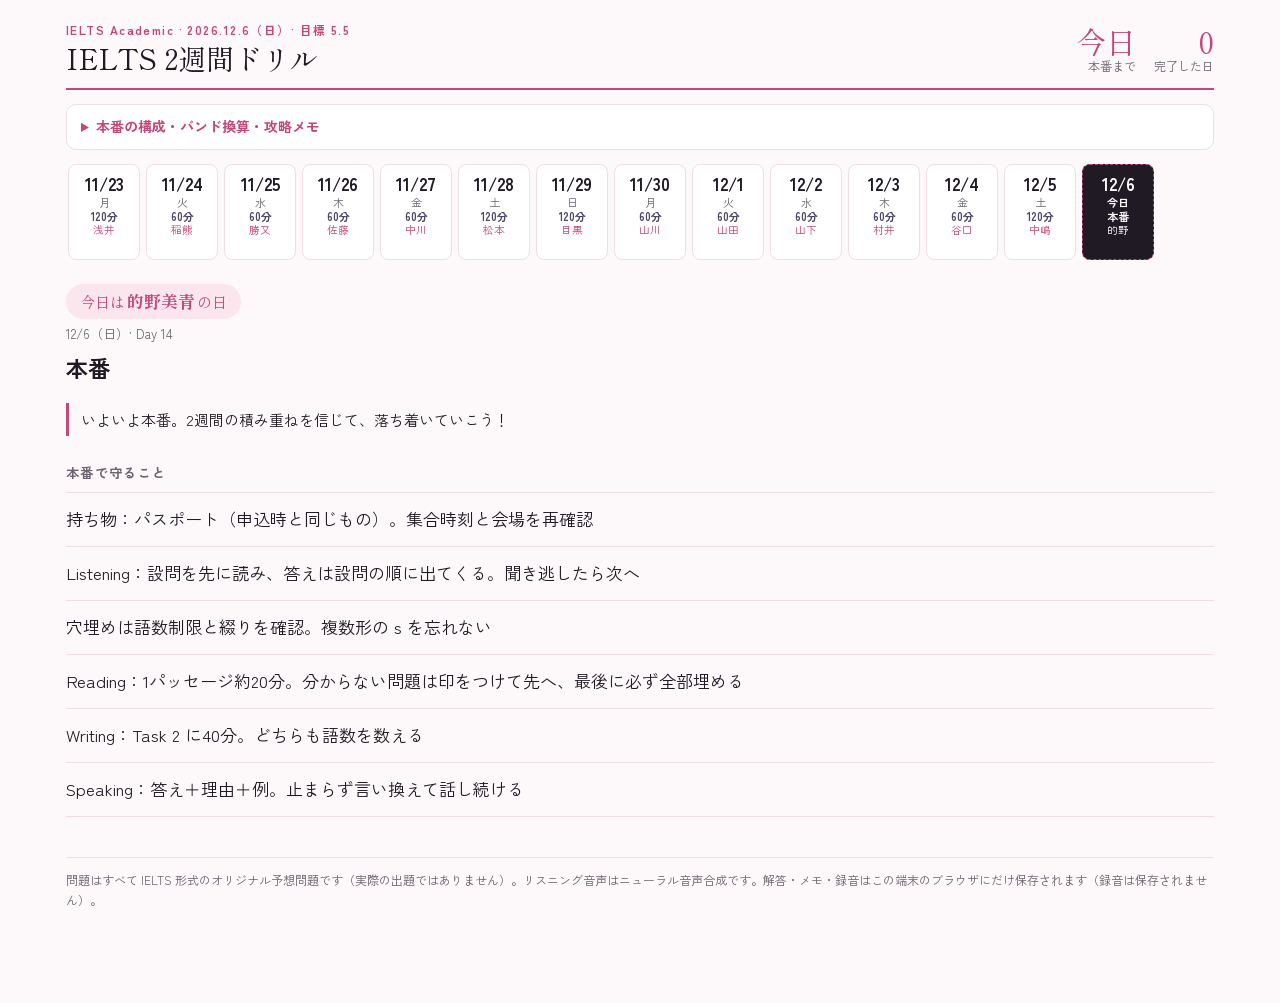
==== index.html @ 03ecfbd4 "Show the Writing task prompt above its chart or diagram Co-Authored-By: Claude Opus 5.5 <noreply@ant" ====
<!doctype html>
<html lang="ja">
<head>
<meta charset="utf-8">
<meta name="viewport" content="width=device-width, initial-scale=1, viewport-fit=cover">
<meta name="apple-mobile-web-app-capable" content="yes">
<meta name="apple-mobile-web-app-title" content="IELTSドリル">
<meta name="theme-color" content="#fdf8f9">
<title>IELTS 2週間ドリル</title>
<style>:root{padding-top:env(safe-area-inset-top,0px);padding-bottom:env(safe-area-inset-bottom,0px)}body{margin:0;font-family:system-ui,sans-serif;font-size:14px}img{max-width:100%}[hidden]{display:none!important}</style>
<link rel="preconnect" href="https://fonts.googleapis.com">
<link rel="preconnect" href="https://fonts.gstatic.com" crossorigin>
<link rel="stylesheet" href="https://fonts.googleapis.com/css2?family=Shippori+Mincho+B1:wght@600;800&family=Zen+Kaku+Gothic+New:wght@400;500;700&family=Source+Serif+4:opsz,wght@8..60,400;8..60,600&display=swap">
<style>
/* Layout: mark-sheet answer booklet in a cool sakura tone — white & ink monochrome, one cherry-blossom pink accent; day strip on top, choices as answer-sheet ovals */
:root{
  --paper:#fdf8f9; --sheet:#ffffff; --ink:#1f1a24; --muted:#6b6270; --line:#eddfe4;
  --print:#c2477a;        /* sakura pink (accent) */
  --print-soft:#fbe6ee;
  --blue:#4b4766; --blue-soft:#ecebf3;
  --ok:#2f7a5a; --ok-soft:#e0f0e8; --ng:#b3364f; --ng-soft:#f9e1e7;
  --f-display:"Shippori Mincho B1","Hiragino Mincho ProN","Yu Mincho",serif;
  --f-body:"Zen Kaku Gothic New","Hiragino Sans","Noto Sans JP",system-ui,sans-serif;
  --f-en:"Source Serif 4",Georgia,"Times New Roman",serif;
}
@media (prefers-color-scheme: dark){:root:not([data-theme="light"]){
  --paper:#141117; --sheet:#1c181f; --ink:#f1e9ee; --muted:#a99fac; --line:#352d36;
  --print:#f08fb4; --print-soft:#3a2230; --blue:#b9b4dd; --blue-soft:#25223a;
  --ok:#6cc59c; --ok-soft:#1a3129; --ng:#f08a9f; --ng-soft:#3b1f27; color-scheme:dark}}
:root[data-theme="dark"]{
  --paper:#141117; --sheet:#1c181f; --ink:#f1e9ee; --muted:#a99fac; --line:#352d36;
  --print:#f08fb4; --print-soft:#3a2230; --blue:#b9b4dd; --blue-soft:#25223a;
  --ok:#6cc59c; --ok-soft:#1a3129; --ng:#f08a9f; --ng-soft:#3b1f27; color-scheme:dark}
*{box-sizing:border-box}
body{background:var(--paper);color:var(--ink);font-family:var(--f-body);font-size:15px;line-height:1.7}
.wrap{max-width:760px;margin:0 auto;padding-block:20px 80px;padding-left:max(16px,env(safe-area-inset-left,0px));padding-right:max(16px,env(safe-area-inset-right,0px))}
h1,h2,h3{text-wrap:balance;margin:0}
button{font:inherit;color:inherit;cursor:pointer}
button:focus-visible,summary:focus-visible,input:focus-visible{outline:2px solid var(--blue);outline-offset:2px}

/* header */
.top{display:flex;align-items:flex-end;justify-content:space-between;gap:16px;flex-wrap:wrap;border-bottom:2px solid var(--print);padding-bottom:12px}
.brand{display:flex;flex-direction:column;gap:2px}
.eyebrow{font-size:12px;letter-spacing:.12em;color:var(--print);font-weight:700}
.brand h1{font-family:var(--f-display);font-weight:400;font-size:28px;line-height:1.2}
.count{display:flex;gap:18px}
.count div{display:flex;flex-direction:column;align-items:flex-end}
.count b{font-family:var(--f-display);font-weight:400;font-size:30px;line-height:1;color:var(--print);font-variant-numeric:tabular-nums}
.count span{font-size:12px;color:var(--muted)}

/* day strip */
.strip{display:flex;gap:6px;overflow-x:auto;padding:14px 2px 10px;scrollbar-width:thin}
.chip{flex:0 0 auto;width:62px;border:1px solid var(--line);background:var(--sheet);border-radius:8px;padding:6px 4px;display:flex;flex-direction:column;align-items:center;gap:0;line-height:1.3}
.chip .d{font-weight:700;font-variant-numeric:tabular-nums}
.chip .w{font-size:11px;color:var(--muted)}
.cheer{margin:4px 0 6px;font-size:15px;line-height:1.7;border-left:3px solid var(--print);padding:4px 0 4px 12px;color:var(--ink)}
.must{display:inline-block;font-family:var(--f-body);font-size:12px;font-weight:700;color:#fff;background:var(--print);border-radius:4px;padding:1px 7px;margin-right:8px;vertical-align:2px;letter-spacing:.03em}
.must-miss{font-size:13px;font-weight:700;color:var(--ng)}
.ex .must-h{color:#fff;background:var(--print)}
.chip .o{font-size:10.5px;color:var(--print);white-space:nowrap;max-width:100%;overflow:hidden;text-overflow:ellipsis;letter-spacing:-.02em}
.chip.sel .o{color:var(--paper)}
.oshi{align-self:flex-start;font-family:var(--f-display);font-size:15px;color:var(--print);background:var(--print-soft);border-radius:999px;padding:3px 14px}
.oshi b{font-weight:800;font-size:17px;margin:0 2px}
.chip .s{font-size:11px;font-variant-numeric:tabular-nums;color:var(--muted);min-height:1.3em}
.chip.today{border-color:var(--print)}
.chip.today .w{color:var(--print);font-weight:700}
.chip.sel{background:var(--ink);color:var(--paper);border-color:var(--ink)}
.chip.sel .w,.chip.sel .s{color:var(--paper)}
.chip.done .s{color:var(--ok)}
.chip.sel.done .s{color:var(--paper)}
.chip.exam{border-style:dashed;border-color:var(--print)}

/* day */
.dayhead{display:flex;flex-direction:column;gap:4px;margin:14px 0 16px}
.dayhead .meta{font-size:13px;color:var(--muted)}
.dayhead h2{font-size:22px;font-weight:700}
.tag{display:inline-block;font-size:11px;font-weight:700;letter-spacing:.06em;padding:1px 8px;border-radius:4px;margin-right:6px;vertical-align:2px}
.tag.R{background:var(--blue-soft);color:var(--blue)}
.tag.L{background:var(--print-soft);color:var(--print)}
.tag.M{background:var(--ink);color:var(--paper)}
section.block{margin-top:26px}
section.block>h3{font-size:13px;letter-spacing:.1em;color:var(--muted);font-weight:700;margin-bottom:8px;display:flex;justify-content:space-between;gap:8px}

/* tasks */
.tasks{list-style:none;margin:0;padding:0;display:flex;flex-direction:column;border-top:1px solid var(--line)}
.tasks li{display:grid;grid-template-columns:28px 52px 1fr;gap:8px;align-items:start;padding:10px 0;border-bottom:1px solid var(--line)}
.tasks input{width:20px;height:20px;margin:3px 0 0;accent-color:var(--print)}
.tasks .min{font-variant-numeric:tabular-nums;color:var(--muted);font-size:13px;padding-top:2px}
.tasks li.chk .txt{color:var(--muted);text-decoration:line-through}
.tasks .txt{min-width:0}

/* vocab */
.vocab{display:grid;grid-template-columns:repeat(auto-fill,minmax(150px,1fr));gap:6px}
.vw{border:1px solid var(--line);background:var(--sheet);border-radius:6px;padding:6px 10px;text-align:left;display:flex;flex-direction:column;line-height:1.35;min-height:52px}
.vw .en{font-family:var(--f-en);font-weight:600;font-size:16px}
.vw .ja{font-size:13px;color:var(--muted);visibility:hidden}
.vw.open .ja{visibility:visible}
.small-btn{border:1px solid var(--line);background:var(--sheet);border-radius:6px;padding:2px 10px;font-size:12px;font-weight:500;letter-spacing:0}

/* set */
.set{background:var(--sheet);border:1px solid var(--line);border-radius:10px;margin-top:14px}
.set>summary{list-style:none;padding:14px 16px;display:flex;align-items:center;justify-content:space-between;gap:10px}
.set>summary::-webkit-details-marker{display:none}
.set>summary .t{font-weight:700;min-width:0}
.set>summary .r{font-size:13px;color:var(--muted);font-variant-numeric:tabular-nums;white-space:nowrap}
.set>summary .r.ok{color:var(--ok);font-weight:700}
.setbody{padding:0 16px 16px;display:flex;flex-direction:column;gap:14px}
.dir{font-size:13px;color:var(--muted);border-left:3px solid var(--print);padding-left:10px}
.toolbar{display:flex;gap:8px;flex-wrap:wrap;align-items:center}
.btn{border:1px solid var(--ink);background:transparent;border-radius:999px;padding:6px 14px;font-size:14px;font-weight:500}
.btn.primary{background:var(--ink);color:var(--paper)}
.btn.play{border-color:var(--print);color:var(--print)}
.btn:disabled{opacity:.45;cursor:default}
.timer{font-variant-numeric:tabular-nums;font-weight:700;color:var(--muted)}
.timer.over{color:var(--ng)}
.passage{font-family:var(--f-en);font-size:16.5px;line-height:1.75;background:var(--paper);border:1px solid var(--line);border-radius:6px;padding:14px 16px;max-height:60vh;overflow:auto}
.passage p{margin:0 0 .9em}
.passage p:last-child{margin:0}
.passage h4{font-family:var(--f-en);font-size:16px;margin:.4em 0 .2em}
.tbl{overflow-x:auto}
.tbl table{border-collapse:collapse;font-variant-numeric:tabular-nums;font-size:14px;min-width:100%}
.tbl caption{text-align:left;font-weight:700;padding-bottom:6px;font-family:var(--f-en)}
.tbl th,.tbl td{border:1px solid var(--line);padding:5px 10px;text-align:left}
.tbl th{background:var(--paper)}
.script{font-family:var(--f-en);font-size:15px;background:var(--paper);border:1px dashed var(--line);border-radius:6px;padding:10px 14px}
.script p{margin:0 0 .4em}
.script b{font-family:var(--f-body);font-size:12px;color:var(--muted);margin-right:6px}

/* items */
.item{border-top:1px solid var(--line);padding-top:12px;display:flex;flex-direction:column;gap:8px}
.qrow{display:flex;gap:10px;align-items:flex-start}
.qno{font-family:var(--f-display);font-weight:400;color:var(--print);font-size:15px;min-width:26px;font-variant-numeric:tabular-nums;line-height:1.6}
.qtext{font-family:var(--f-en);font-size:16px;min-width:0}
.choices{display:flex;flex-direction:column;gap:4px;padding-left:36px}
.ch{display:flex;gap:10px;align-items:flex-start;text-align:left;border:0;background:transparent;padding:5px 6px;border-radius:6px;font-family:var(--f-en);font-size:15.5px;line-height:1.5}
.ch:hover{background:var(--paper)}
.oval{flex:0 0 auto;width:22px;height:30px;border:1.5px solid var(--print);border-radius:50%;display:grid;place-items:center;font-family:var(--f-body);font-size:11px;color:var(--print);margin-top:-3px}
.ch.on .oval{background:var(--ink);border-color:var(--ink);color:var(--paper)}
.ch .ctext{min-width:0;padding-top:1px}
.item.graded .ch{cursor:default}
.item.graded .ch.correct{background:var(--ok-soft)}
.item.graded .ch.correct .oval{border-color:var(--ok)}
.item.graded .ch.on.wrong{background:var(--ng-soft)}
.mark{font-weight:700;font-size:13px}
.mark.ok{color:var(--ok)} .mark.ng{color:var(--ng)}
.ex{font-size:14px;background:var(--paper);border-radius:6px;padding:8px 12px;margin-left:36px}
.result{border:2px solid var(--ink);border-radius:8px;padding:10px 14px;display:flex;gap:14px;align-items:center;flex-wrap:wrap}
.result b{font-family:var(--f-display);font-weight:400;font-size:26px;font-variant-numeric:tabular-nums}
.result span{font-size:13px;color:var(--muted)}
.guide{margin-top:14px;border:1px solid var(--line);border-radius:10px;background:var(--sheet)}
.guide>summary{padding:10px 14px;font-weight:700;font-size:14px;color:var(--print)}
.guide-body{padding:0 14px 14px;display:flex;flex-direction:column;gap:12px}
.gcols{display:grid;grid-template-columns:repeat(auto-fit,minmax(260px,1fr));gap:14px}
.gcols>div{min-width:0;overflow-x:auto}
.gcols h4{margin:0 0 6px;font-size:14px}
.gt{border-collapse:collapse;width:100%;font-size:13px;font-variant-numeric:tabular-nums}
.gt td{border-bottom:1px solid var(--line);padding:4px 6px;vertical-align:top}
.gt td:first-child{font-weight:700;white-space:nowrap}
.gt td:nth-child(n+3){white-space:nowrap;text-align:right}
.tips{margin:0;padding-left:1.2em;font-size:14px;display:flex;flex-direction:column;gap:4px}
/* explanations & translations */
.ex p{margin:0 0 6px}
.ex p:last-child{margin:0}
.ex .exh{display:inline-block;font-size:12px;letter-spacing:.06em;color:var(--print);background:var(--print-soft);border-radius:4px;padding:0 6px;margin-right:6px}
.script .ja{display:block;font-family:var(--f-body);font-size:13.5px;color:var(--muted);margin-top:2px}
.passage-ja{font-size:14.5px;line-height:1.8;background:var(--paper);border:1px solid var(--line);border-radius:6px;padding:12px 14px;margin-top:8px}
.passage-ja p{margin:0 0 .8em}
.passage-ja h4{margin:.2em 0}
details>summary{cursor:pointer}
.src details>summary,.item details>summary{font-size:14px;font-weight:700;color:var(--blue);padding:6px 0}
.item details.indent{margin-left:36px}
/* split: source on the left, questions on the right on tablets */
.split{display:flex;flex-direction:column;gap:14px}
.src,.qs{display:flex;flex-direction:column;gap:12px;min-width:0}
button,summary{touch-action:manipulation;-webkit-tap-highlight-color:transparent}
html{-webkit-text-size-adjust:100%}
@media (min-width: 700px){
  body{font-size:17px}
  .wrap{max-width:1180px}
  .qtext{font-size:18px}
  .ch{font-size:17px;min-height:48px;align-items:center;padding:8px 10px}
  .oval{width:26px;height:36px;font-size:12px;margin-top:0}
  .btn{padding:9px 18px;font-size:15px}
  .passage{font-size:18px}
  .ex{font-size:15.5px;line-height:1.75}
  .chip{width:72px;padding:8px 4px}
  .vocab{grid-template-columns:repeat(auto-fill,minmax(190px,1fr))}
  .tasks input{width:24px;height:24px}
  .tasks li{grid-template-columns:34px 60px 1fr;padding:12px 0}
}
@media (min-width: 900px){
  .split.two{display:grid;grid-template-columns:minmax(0,1.1fr) minmax(0,1fr);gap:24px;align-items:start}
  .split.two .src{position:sticky;top:calc(env(safe-area-inset-top,0px) + 8px);max-height:calc(100vh - 24px);overflow:auto;-webkit-overflow-scrolling:touch;padding-right:4px}
  .split.two .passage{max-height:none;overflow:visible}
}
.player{display:flex;flex-direction:column;gap:2px;width:100%;max-width:520px}
.player audio{width:100%;height:40px}
.pending{background:var(--sheet);border:1px dashed var(--line);border-radius:10px;padding:24px 16px;color:var(--muted);text-align:center}
.note{font-size:12px;color:var(--muted)}
.foot{margin-top:40px;font-size:12px;color:var(--muted);border-top:1px solid var(--line);padding-top:12px}
@media (prefers-reduced-motion: reduce){*{scroll-behavior:auto!important}}
/* ---- IELTS additions ---- */
.tag.W{background:var(--ok-soft);color:var(--ok)}
.tag.S{background:var(--ink);color:var(--paper)}
.instr{font-family:var(--f-en);font-size:15px;font-weight:600;margin:0}
.opts{background:var(--paper);border:1px solid var(--line);border-radius:6px;padding:10px 14px;font-family:var(--f-en);font-size:15px}
.opts div{padding:2px 0}
.sel-wrap{padding-left:36px}
.sel-wrap select{font:inherit;font-family:var(--f-en);font-size:16px;padding:8px 10px;border:1.5px solid var(--print);border-radius:8px;background:var(--sheet);color:var(--ink);max-width:100%;min-height:44px}
.fill-wrap{padding-left:36px;display:flex;gap:8px;align-items:center;flex-wrap:wrap}
.fill-wrap input{font:inherit;font-family:var(--f-en);font-size:17px;padding:8px 10px;border:1.5px solid var(--print);border-radius:8px;background:var(--sheet);color:var(--ink);width:min(100%,320px);min-height:44px}
.fill-wrap .lim{font-size:12px;color:var(--muted)}
.item.graded .fill-wrap input.ok,.item.graded .sel-wrap select.ok{border-color:var(--ok);background:var(--ok-soft)}
.item.graded .fill-wrap input.ng,.item.graded .sel-wrap select.ng{border-color:var(--ng);background:var(--ng-soft)}
.pts{font-size:12px;color:var(--muted);margin-left:6px}
.band{display:inline-block;font-family:var(--f-display);font-size:22px;color:var(--print);margin-left:4px}
figure.fig{margin:0;background:var(--paper);border:1px solid var(--line);border-radius:6px;padding:10px;overflow-x:auto}
figure.fig figcaption{font-family:var(--f-en);font-weight:700;font-size:15px;margin-bottom:6px}
figure.fig svg{display:block;width:100%;height:auto;max-width:720px}
.proc{display:flex;flex-direction:column;align-items:stretch;gap:0;font-family:var(--f-en);font-size:15px}
.proc .st{border:1.5px solid var(--blue);border-radius:8px;padding:6px 10px;background:var(--sheet)}
.proc .ar{align-self:center;color:var(--blue);line-height:1.2}
/* writing */
.wbox textarea{width:100%;min-height:320px;font-family:var(--f-en);font-size:17px;line-height:1.7;padding:12px;border:1.5px solid var(--line);border-radius:8px;background:var(--sheet);color:var(--ink);resize:vertical}
.wbox textarea:focus{outline:2px solid var(--blue);outline-offset:1px}
.wc{font-variant-numeric:tabular-nums;font-weight:700}
.wc.short{color:var(--ng)} .wc.ok{color:var(--ok)}
.prompt{font-family:var(--f-en);font-size:16.5px;background:var(--paper);border:1px solid var(--line);border-radius:6px;padding:12px 14px;white-space:pre-line}
.model{font-family:var(--f-en);font-size:16px;line-height:1.75;white-space:pre-line;background:var(--ok-soft);border-radius:6px;padding:12px 14px}
.modelja{font-size:14px;line-height:1.8;white-space:pre-line;color:var(--muted);padding:8px 2px}
.phr{display:grid;grid-template-columns:repeat(auto-fill,minmax(220px,1fr));gap:4px 14px;font-size:14px}
.phr span b{font-family:var(--f-en)}
.chk{list-style:none;margin:0;padding:0;display:flex;flex-direction:column;gap:6px}
.chk label{display:flex;gap:8px;align-items:flex-start;font-size:15px}
.chk input{width:22px;height:22px;flex:0 0 auto;accent-color:var(--ok);margin-top:2px}
/* speaking */
.cue{border:2px solid var(--ink);border-radius:8px;padding:12px 16px;font-family:var(--f-en);font-size:16.5px;background:var(--sheet)}
.cue b{display:block;margin-bottom:4px}
.cue ul{margin:4px 0 0;padding-left:1.2em}
.sq{display:flex;flex-direction:column;gap:6px;border-top:1px dashed var(--line);padding-top:10px}
.sq .qtext{font-size:16.5px}
.rec{display:flex;gap:8px;align-items:center;flex-wrap:wrap}
.rec audio{height:36px;max-width:100%}
.big-timer{font-family:var(--f-display);font-size:28px;font-variant-numeric:tabular-nums;color:var(--blue)}
.big-timer.over{color:var(--ng)}
/* detailed model answers */
.mview{display:flex;flex-direction:column;gap:10px;margin-top:8px}
.mh{margin:10px 0 0;font-size:15px;color:var(--ok)}
.mpart{border:1px solid var(--line);border-left:4px solid var(--ok);border-radius:8px;padding:10px 12px;background:var(--sheet);display:flex;flex-direction:column;gap:6px}
.mlabel{font-size:12px;font-weight:700;letter-spacing:.06em;color:var(--ok)}
.men{font-family:var(--f-en);font-size:16.5px;line-height:1.7}
.mja{font-size:14px;color:var(--muted);line-height:1.7}
.mpoint{font-size:14px;line-height:1.7;background:var(--paper);border-radius:6px;padding:6px 10px}
.klang{border-collapse:collapse;width:100%;font-size:14px}
.klang td{border-bottom:1px solid var(--line);padding:5px 8px;vertical-align:top}
.klang .ken{font-family:var(--f-en);font-weight:600;white-space:nowrap}
.pits{display:flex;flex-direction:column;gap:6px;font-size:14px}
.pit{display:flex;flex-direction:column;background:var(--paper);border-radius:6px;padding:6px 10px}
.pit-ng{color:var(--ng);font-weight:700}
.pit-ok{color:var(--ok)}
@media (min-width: 900px){
  .split.two.ws{grid-template-columns:minmax(0,1fr) minmax(0,1fr)}
  .split.two.ws + .split.two.ws{border-top:1px solid var(--line);padding-top:16px}
  .wbox textarea{min-height:52vh}
  .split.two.ws .qs{max-height:none}
}
.mpoint .exh{display:inline-block;font-size:12px;letter-spacing:.04em;color:var(--ok);background:var(--ok-soft);border-radius:4px;padding:0 6px;margin-right:6px}
.chip .pm{font-size:11px;font-weight:700;color:var(--blue);font-variant-numeric:tabular-nums}
.chip.sel .pm{color:var(--paper)}
@media (min-width: 900px){ .split.two.ws .src{position:static;max-height:none;overflow:visible;padding-right:0} }

</style>
</head>
<body>
<div class="wrap">
  <header class="top">
    <div class="brand">
      <span class="eyebrow">IELTS Academic · 2026.12.6（日）· 目標 5.5</span>
      <h1>IELTS 2週間ドリル</h1>
    </div>
    <div class="count">
      <div><b id="left">–</b><span>本番まで</span></div>
      <div><b id="donecount">0</b><span>完了した日</span></div>
    </div>
  </header>

  <details class="guide" id="guide">
    <summary>本番の構成・バンド換算・攻略メモ</summary>
    <div class="guide-body">
      <div class="gcols">
        <div>
          <h4><span class="tag L">LISTENING</span>約30分・40問</h4>
          <table class="gt"><tbody>
            <tr><td>Part 1</td><td>日常会話（フォーム・メモの穴埋め）</td><td>10問</td></tr>
            <tr><td>Part 2</td><td>日常的な説明（地図・選択）</td><td>10問</td></tr>
            <tr><td>Part 3</td><td>学術的な会話（2〜4人）</td><td>10問</td></tr>
            <tr><td>Part 4</td><td>講義（ノート穴埋め）</td><td>10問</td></tr>
          </tbody></table>
        </div>
        <div>
          <h4><span class="tag R">READING</span>60分・40問</h4>
          <table class="gt"><tbody>
            <tr><td>Passage 1</td><td>約13問</td><td>17分</td></tr>
            <tr><td>Passage 2</td><td>約13問</td><td>20分</td></tr>
            <tr><td>Passage 3</td><td>約14問</td><td>23分</td></tr>
          </tbody></table>
        </div>
        <div>
          <h4><span class="tag W">WRITING</span>60分・2問</h4>
          <table class="gt"><tbody>
            <tr><td>Task 1</td><td>グラフ・表・図を説明（150語以上）</td><td>20分</td></tr>
            <tr><td>Task 2</td><td>エッセイ（250語以上・配点が高い）</td><td>40分</td></tr>
          </tbody></table>
        </div>
        <div>
          <h4><span class="tag S">SPEAKING</span>11〜14分</h4>
          <table class="gt"><tbody>
            <tr><td>Part 1</td><td>自己紹介・身近な質問</td><td>4〜5分</td></tr>
            <tr><td>Part 2</td><td>カード（準備1分・話す2分）</td><td>3〜4分</td></tr>
            <tr><td>Part 3</td><td>ディスカッション</td><td>4〜5分</td></tr>
          </tbody></table>
        </div>
      </div>
      <div class="gcols">
        <div>
          <h4>正答数とバンドの目安（40問）</h4>
          <table class="gt"><tbody>
            <tr><td>バンド</td><td>Listening</td><td>Reading</td></tr>
            <tr><td>6.0</td><td>23〜25</td><td>23〜26</td></tr>
            <tr><td><b>5.5</b></td><td><b>18〜22</b></td><td><b>19〜22</b></td></tr>
            <tr><td>5.0</td><td>16〜17</td><td>15〜18</td></tr>
            <tr><td>4.5</td><td>13〜15</td><td>13〜14</td></tr>
          </tbody></table>
          <p class="note">IELTS 公式サイト・運営団体が公開している目安です。本番では試験ごとに少し変わります。</p>
        </div>
        <div>
          <h4>5.5 を取る作戦</h4>
          <ul class="tips">
            <li>Overall は4技能の平均。L・R で 40問中 20〜22問を確実に取り、W・S は「型」で取りこぼしを防ぐ。</li>
            <li>穴埋めは<b>語数制限</b>（ONE WORD ONLY など）を必ず守る。綴りミス・複数形の s 抜けは不正解。</li>
            <li>TRUE / FALSE / NOT GIVEN：本文と<b>逆</b>なら FALSE、<b>書いていない</b>なら NOT GIVEN。</li>
            <li>Listening は音声が1回だけ。答えは設問の順に出てくる。聞き逃したら次の問題へ。</li>
            <li>Writing は Task 2 から先に書くのも可。語数不足（150／250語未満）は減点。</li>
            <li>Speaking は答え＋理由＋例。分からない語は言い換えて話し続ける。</li>
          </ul>
        </div>
      </div>
      <p class="note">試験の構成は日本英語検定協会の IELTS ページで確認しました。問題はすべてオリジナルの予想問題です。</p>
    </div>
  </details>

  <nav class="strip" id="strip" aria-label="日付"></nav>
  <main id="day"></main>

  <p class="foot">問題はすべて IELTS 形式のオリジナル予想問題です（実際の出題ではありません）。リスニング音声はニューラル音声合成です。解答・メモ・録音はこの端末のブラウザにだけ保存されます（録音は保存されません）。</p>
</div>

<script src="data/d1.js"></script>
<script src="data/d2.js"></script>
<script src="data/mockL.js"></script>
<script src="data/mockR.js"></script>
<script src="data/d3.js"></script>
<script src="data/audio.js"></script>
<script src="data/must.js"></script>
<script>
(function(){
  const DRILL = window.DRILL || {days:{}};
  // merge sets that other files queued for an existing day
  (DRILL.pending||[]).forEach(p=>{ const d=DRILL.days[p.day]; if(d){ d.sets=(d.sets||[]).concat(p.sets); } });
  const EXAM = "2026-12-06", START = "2026-11-23";
  const DAYS = [];
  for(let d=new Date(START+"T00:00:00"); d<=new Date(EXAM+"T00:00:00"); d.setDate(d.getDate()+1)){
    DAYS.push(d.getFullYear()+"-"+String(d.getMonth()+1).padStart(2,"0")+"-"+String(d.getDate()).padStart(2,"0"));
  }
  const WK = ["日","月","火","水","木","金","土"];
  // 「今日は〇〇の日」：櫻坂46 四期生（9名）→ 三期生（5名）の順
  const OSHI = {"2026-11-23":"浅井恋乃未","2026-11-24":"稲熊ひな","2026-11-25":"勝又春","2026-11-26":"佐藤愛桜","2026-11-27":"中川智尋",
    "2026-11-28":"松本和子","2026-11-29":"目黒陽色","2026-11-30":"山川宇衣","2026-12-01":"山田桃実","2026-12-02":"山下瞳月",
    "2026-12-03":"村井優","2026-12-04":"谷口愛季","2026-12-05":"中嶋優月","2026-12-06":"的野美青"};
  const BAND_L = [[39,9],[37,8.5],[35,8],[32,7.5],[30,7],[26,6.5],[23,6],[18,5.5],[16,5],[13,4.5],[10,4],[8,3.5],[6,3],[4,2.5]];
  const BAND_R = [[39,9],[37,8.5],[35,8],[33,7.5],[30,7],[27,6.5],[23,6],[19,5.5],[15,5],[13,4.5],[10,4],[8,3.5],[6,3],[4,2.5]];
  function band(raw,skill){ const t=skill==="L"?BAND_L:BAND_R; for(const [m,b] of t) if(raw>=m) return b.toFixed(1); return "2.5未満"; }

  const KEY="ielts-drill-v1";
  let S={};
  try{ S=JSON.parse(localStorage.getItem(KEY)||"{}")||{}; }catch(e){ S={}; }
  ["ans","graded","tasks","write","checks","self","wdone"].forEach(k=>{ S[k]=S[k]||{}; });
  function save(){ try{ localStorage.setItem(KEY,JSON.stringify(S)); }catch(e){} }

  function todayStr(){ const t=new Date(); return t.getFullYear()+"-"+String(t.getMonth()+1).padStart(2,"0")+"-"+String(t.getDate()).padStart(2,"0"); }
  const TODAY=todayStr();
  function fmt(ds){ const d=new Date(ds+"T00:00:00"); return {md:(d.getMonth()+1)+"/"+d.getDate(), w:WK[d.getDay()]}; }
  function esc(s){ return String(s==null?"":s).replace(/[&<>"]/g,c=>({"&":"&amp;","<":"&lt;",">":"&gt;","\"":"&quot;"}[c])); }
  const NUMW = {zero:0,one:1,two:2,three:3,four:4,five:5,six:6,seven:7,eight:8,nine:9,ten:10,eleven:11,twelve:12,thirteen:13,fourteen:14,fifteen:15,sixteen:16,seventeen:17,eighteen:18,nineteen:19,twenty:20,thirty:30,forty:40,fifty:50,sixty:60,hundred:100};
  // answer comparison: case, spacing, trailing dot, quotes, and number spellings (3/three, 9:30/9.30, 4,000/4000, 0794 638/0794638, 25 percent/25%)
  const norm = s => { let t=String(s==null?"":s).toLowerCase().replace(/[‘’]/g,"'").replace(/\s+/g," ").trim().replace(/\.$/,"");
    t=t.replace(/\b(zero|one|two|three|four|five|six|seven|eight|nine|ten|eleven|twelve|thirteen|fourteen|fifteen|sixteen|seventeen|eighteen|nineteen|twenty|thirty|forty|fifty|sixty|hundred)\b/g,w=>String(NUMW[w]));
    t=t.replace(/(\d),(?=\d{3}\b)/g,"$1").replace(/(\d):(\d\d)/g,"$1.$2").replace(/(\d) (?=\d)/g,"$1").replace(/ ?per ?cent\b/g,"%").replace(/ %/g,"%");
    return t; };
  const wcount = s => String(s||"").trim().split(/\s+/).filter(Boolean).length;

  // ---- scoring ----
  function pointsOf(it){ const t=it.type||"mc"; return t==="mc2"?2:(t==="write"||t==="speak"?0:1); }
  function earned(k,it){
    const t=it.type||"mc", v=S.ans[k];
    if(t==="mc"||t==="select") return v===it.a?1:0;
    if(t==="mc2") return Array.isArray(v)?v.filter(x=>it.a.includes(x)).length:0;
    if(t==="fill"){ if(S.self[k]) return 1; const n=norm(v); return n && (it.accept||[]).some(a=>norm(a)===n)?1:0; }
    return 0;
  }
  function setScore(ds,s){ let p=0,e=0; s.items.forEach((it,i)=>{ const pt=pointsOf(it); if(pt){ p+=pt; e+=earned(ds+"|"+s.id+"|"+i,it); } }); return {p,e}; }
  function isGradable(s){ return s.items.some(it=>pointsOf(it)>0); }
  function setDone(ds,s){ const k=ds+"|"+s.id; return isGradable(s)? !!S.graded[k] : !!S.wdone[k]; }
  function dayStats(ds){
    const d=DRILL.days[ds]; if(!d) return null;
    let p=0,e=0,doneSets=0;
    d.sets.forEach(s=>{ if(setDone(ds,s)) doneSets++; if(isGradable(s)&&S.graded[ds+"|"+s.id]){ const r=setScore(ds,s); p+=r.p; e+=r.e; } });
    return {p,e,done: d.sets.length>0 && doneSets===d.sets.length};
  }

  function renderHead(){
    const left=Math.round((new Date(EXAM+"T00:00:00")-new Date(TODAY+"T00:00:00"))/86400000);
    document.getElementById("left").textContent = left>0 ? left+"日" : (left===0?"今日":"終了");
    document.getElementById("donecount").textContent = DAYS.filter(d=>{const s=dayStats(d);return s&&s.done;}).length;
  }

  let current = DAYS.includes(TODAY) ? TODAY : DAYS[0];
  function fromHash(){ const m=(location.hash||"").match(/^#d(\d{4})$/); if(m){ const ds="2026-"+m[1].slice(0,2)+"-"+m[1].slice(2); if(DAYS.includes(ds)) return ds; } return null; }
  current = fromHash() || current;

  function renderStrip(){
    const el=document.getElementById("strip"); el.innerHTML="";
    DAYS.forEach(ds=>{
      const f=fmt(ds), st=dayStats(ds), d=DRILL.days[ds];
      const b=document.createElement("button"); b.type="button";
      b.className="chip"+(ds===TODAY?" today":"")+(ds===current?" sel":"")+(st&&st.done?" done":"")+(ds===EXAM?" exam":"");
      let s=""; if(ds===EXAM) s=""; else if(st&&st.p) s=Math.round(st.e/st.p*100)+"%"; else if(st&&st.done) s="済";
      const tag = d ? [...new Set(d.sets.map(x=>x.skill))].join("") : "";
      const plan = ds===EXAM ? "本番" : (d&&d.minutes ? d.minutes+"分" : "");
      b.innerHTML='<span class="d">'+f.md+'</span><span class="w">'+(ds===TODAY?"今日":f.w)+'</span><span class="pm">'+plan+'</span>'+(OSHI[ds]?'<span class="o">'+esc(OSHI[ds].slice(0,2))+'</span>':'')+'<span class="s">'+s+'</span>';
      b.addEventListener("click",()=>{ current=ds; history.replaceState(null,"","#d"+ds.slice(5).replace("-","")); render(); });
      el.appendChild(b);
      if(ds===current) requestAnimationFrame(()=>b.scrollIntoView({inline:"center",block:"nearest"}));
    });
  }

  // ---- audio (iPad Safari: load whole file, play from blob URL) ----
  const AUDIO = window.DRILL_AUDIO || {};
  const MUST = window.DRILL_MUST || {};
  const synth = window.speechSynthesis;
  const blobCache = {};
  function loadAudios(root){
    root.querySelectorAll("audio[data-src]").forEach(a=>{
      const src=a.dataset.src; delete a.dataset.src;
      const note=a.parentNode && a.parentNode.querySelector(".note");
      if(note){ note.dataset.label=note.textContent; note.textContent+="（音声を読み込み中…）"; }
      const set=u=>{ a.src=u; try{ a.load(); }catch(e){} if(note) note.textContent=note.dataset.label; };
      if(!blobCache[src]) blobCache[src]=fetch(src).then(r=>{ if(!r.ok) throw 0; return r.blob(); }).then(b=>URL.createObjectURL(new Blob([b],{type:"audio/mpeg"}))).catch(()=>src);
      blobCache[src].then(set);
    });
  }
  function speakText(text,btn){
    if(!synth){ return; }
    try{ synth.cancel(); const u=new SpeechSynthesisUtterance(text); u.lang="en-GB"; u.rate=0.95; synth.speak(u); }catch(e){}
  }
  function player(key,label,fallbackText){
    const w=document.createElement("div"); w.className="player";
    const l=document.createElement("span"); l.className="note"; l.textContent=label; w.appendChild(l);
    if(AUDIO[key]){
      const a=document.createElement("audio"); a.controls=true; a.preload="auto"; a.dataset.src=AUDIO[key];
      a.addEventListener("play",()=>{ document.querySelectorAll("audio").forEach(x=>{ if(x!==a) try{ x.pause(); }catch(e){} }); });
      w.appendChild(a);
    } else if(fallbackText){
      const b=document.createElement("button"); b.type="button"; b.className="btn play"; b.textContent="▶ 読み上げ"; b.addEventListener("click",()=>speakText(fallbackText,b)); w.appendChild(b);
    }
    return w;
  }
  function stopAll(){ try{ synth&&synth.cancel(); }catch(e){} document.querySelectorAll("audio").forEach(a=>{ try{ a.pause(); }catch(e){} }); }

  // ---- figures ----
  const SVGNS="http://www.w3.org/2000/svg";
  function chartSVG(c){
    const W=640,H=340,L=56,R=16,T=16,B=64;
    const all=c.series.flatMap(s=>s.data); let max=Math.max(...all), min=Math.min(0,...all);
    const step=niceStep((max-min)/5); max=Math.ceil(max/step)*step; min=Math.floor(min/step)*step;
    const y=v=>T+(H-T-B)*(1-(v-min)/(max-min||1));
    const n=c.x.length, cw=(W-L-R)/n;
    const cols=["var(--print)","var(--blue)","var(--ok)","var(--muted)"];
    let g='';
    for(let v=min; v<=max+1e-9; v+=step){ g+='<line x1="'+L+'" x2="'+(W-R)+'" y1="'+y(v)+'" y2="'+y(v)+'" stroke="var(--line)"/><text x="'+(L-6)+'" y="'+(y(v)+4)+'" text-anchor="end" font-size="11" fill="var(--muted)">'+fmtNum(v)+'</text>'; }
    c.x.forEach((xl,i)=>{ g+='<text x="'+(L+cw*i+cw/2)+'" y="'+(H-B+16)+'" text-anchor="middle" font-size="11" fill="var(--ink)">'+esc(xl)+'</text>'; });
    if(c.kind==="line"){
      c.series.forEach((s,si)=>{ const pts=s.data.map((v,i)=>(L+cw*i+cw/2)+","+y(v)).join(" "); g+='<polyline points="'+pts+'" fill="none" stroke="'+cols[si%4]+'" stroke-width="2.5"/>'; s.data.forEach((v,i)=>{ g+='<circle cx="'+(L+cw*i+cw/2)+'" cy="'+y(v)+'" r="3.5" fill="'+cols[si%4]+'"/>'; }); });
    } else {
      const bw=Math.min(28,(cw-10)/c.series.length);
      c.series.forEach((s,si)=>{ s.data.forEach((v,i)=>{ const x=L+cw*i+cw/2-bw*c.series.length/2+bw*si; g+='<rect x="'+x+'" y="'+Math.min(y(v),y(0))+'" width="'+(bw-2)+'" height="'+Math.abs(y(0)-y(v))+'" fill="'+cols[si%4]+'"/>'; }); });
    }
    let lx=L; c.series.forEach((s,si)=>{ g+='<rect x="'+lx+'" y="'+(H-22)+'" width="12" height="12" fill="'+cols[si%4]+'"/><text x="'+(lx+16)+'" y="'+(H-12)+'" font-size="12" fill="var(--ink)">'+esc(s.name)+'</text>'; lx+=24+String(s.name).length*7; });
    if(c.unit) g+='<text x="'+L+'" y="'+(T-4)+'" font-size="11" fill="var(--muted)">('+esc(c.unit)+')</text>';
    return '<svg viewBox="0 0 '+W+' '+H+'" role="img" aria-label="'+esc(c.title||"chart")+'">'+g+'</svg>';
  }
  function niceStep(x){ const p=Math.pow(10,Math.floor(Math.log10(x||1))); const f=x/p; return (f<=1?1:f<=2?2:f<=5?5:10)*p; }
  function fmtNum(v){ return Math.abs(v)>=1000? v.toLocaleString("en-GB") : String(Math.round(v*100)/100); }
  function planSVG(p){
    const sc=8, W=p.width*sc, H=p.height*sc; let g='<rect x="1" y="1" width="'+(W-2)+'" height="'+(H-2)+'" fill="none" stroke="var(--ink)" stroke-width="2"/>';
    (p.areas||[]).forEach(a=>{ g+='<rect x="'+a.x*sc+'" y="'+a.y*sc+'" width="'+a.w*sc+'" height="'+a.h*sc+'" fill="var(--sheet)" stroke="var(--blue)" stroke-width="1.5"/>'; if(a.name) g+='<text x="'+(a.x+a.w/2)*sc+'" y="'+((a.y+a.h/2)*sc+5)+'" text-anchor="middle" font-size="14" fill="var(--ink)">'+esc(a.name)+'</text>'; });
    (p.letters||[]).forEach(l=>{ g+='<circle cx="'+l.x*sc+'" cy="'+l.y*sc+'" r="13" fill="var(--print)"/><text x="'+l.x*sc+'" y="'+(l.y*sc+5)+'" text-anchor="middle" font-size="14" font-weight="700" fill="#fff">'+esc(l.l)+'</text>'; });
    if(p.you){ g+='<polygon points="'+(p.you.x*sc)+','+(p.you.y*sc-12)+' '+(p.you.x*sc-9)+','+(p.you.y*sc+6)+' '+(p.you.x*sc+9)+','+(p.you.y*sc+6)+'" fill="var(--ok)"/><text x="'+(p.you.x*sc)+'" y="'+(p.you.y*sc+24)+'" text-anchor="middle" font-size="13" fill="var(--ok)">'+esc(p.you.label||"You are here")+'</text>'; }
    return '<svg viewBox="0 0 '+W+' '+(H+10)+'" role="img" aria-label="'+esc(p.title||"plan")+'">'+g+'</svg>';
  }
  function figures(s){
    const out=[];
    if(s.chart){ const f=document.createElement("figure"); f.className="fig"; f.innerHTML=(s.chart.title?'<figcaption>'+esc(s.chart.title)+'</figcaption>':'')+chartSVG(s.chart); out.push(f); }
    if(s.plan){ const f=document.createElement("figure"); f.className="fig"; f.innerHTML=(s.plan.title?'<figcaption>'+esc(s.plan.title)+'</figcaption>':'')+planSVG(s.plan); out.push(f); }
    if(s.process){ const f=document.createElement("figure"); f.className="fig"; f.innerHTML=(s.process.title?'<figcaption>'+esc(s.process.title)+'</figcaption>':'')+'<div class="proc">'+s.process.steps.map((x,i)=>'<div class="st"><b>'+(i+1)+'.</b> '+esc(String(x).replace(/^\s*(step\s*)?\d+\s*[.):\-]?\s*/i,""))+'</div>').join('<div class="ar">↓</div>')+'</div>'; out.push(f); }
    if(s.table){ const w=document.createElement("div"); w.className="tbl"; const t=s.table;
      w.innerHTML='<table>'+(t.caption?'<caption>'+esc(t.caption)+'</caption>':'')+'<thead><tr>'+t.head.map(h=>'<th>'+esc(h)+'</th>').join("")+'</tr></thead><tbody>'+t.rows.map(r=>'<tr>'+r.map(c=>'<td>'+esc(c)+'</td>').join("")+'</tr>').join("")+'</tbody></table>'; out.push(w); }
    return out;
  }
  function paras(text,cls){ const d=document.createElement("div"); d.className=cls; d.innerHTML=String(text).split(/\n\n+/).map(par=>{ const m=par.match(/^#\s*(.+)$/); return m?'<h4>'+esc(m[1])+'</h4>':'<p>'+esc(par).replace(/\n/g,"<br>")+'</p>'; }).join(""); return d; }
  function scriptBox(lines,ja){
    const d=document.createElement("details"); d.innerHTML='<summary>スクリプトと和訳</summary>';
    const box=document.createElement("div"); box.className="script";
    box.innerHTML=lines.map((l,i)=> l.sp==="PAUSE" ? '' : '<p><b>'+({M:"男性",W:"女性",M2:"男性2",W2:"女性2",N:"話者"}[l.sp]||esc(l.sp))+'</b>'+esc(l.t)+(ja&&ja[i]?'<span class="ja">'+esc(ja[i])+'</span>':'')+'</p>').join("");
    d.appendChild(box); return d;
  }
  function jaBox(text,label){ const d=document.createElement("details"); d.innerHTML='<summary>'+(label||"全訳を表示")+'</summary>'; d.appendChild(paras(text,"passage-ja")); return d; }
  function exHTML(t){ return esc(t||"").replace(/\s*／\s*/g,'<br>').replace(/\n/g,'').replace(/【([^】]+)】/g,'</p><p><b class="exh">$1</b>').replace(/^<\/p>/,"")+'</p>'; }

  // ---- timers ----
  const timers={};
  function timerUI(key,limit,big){
    const wrap=document.createElement("span"); wrap.className="toolbar";
    const t=document.createElement("span"); t.className=big?"big-timer":"timer"; t.textContent=limit?((big?"":"目安 ")+limit+":00"):"";
    const b=document.createElement("button"); b.type="button"; b.className="btn"; b.textContent="タイマー開始";
    b.addEventListener("click",()=>{
      if(timers[key]){ clearInterval(timers[key]); delete timers[key]; b.textContent="タイマー開始"; return; }
      const start=Date.now(); b.textContent="タイマー停止";
      const tick=()=>{ const sec=Math.floor((Date.now()-start)/1000); t.textContent=Math.floor(sec/60)+":"+String(sec%60).padStart(2,"0")+(limit?(" / "+limit+":00"):""); t.classList.toggle("over",!!limit&&sec>limit*60); };
      tick(); timers[key]=setInterval(tick,1000);
    });
    wrap.append(b,t); return wrap;
  }
  function countdown(label,sec,onEnd){
    const wrap=document.createElement("span"); wrap.className="toolbar";
    const t=document.createElement("span"); t.className="big-timer"; t.textContent=Math.floor(sec/60)+":"+String(sec%60).padStart(2,"0");
    const b=document.createElement("button"); b.type="button"; b.className="btn"; b.textContent=label; let id=null;
    b.addEventListener("click",()=>{ if(id){ clearInterval(id); id=null; b.textContent=label; return; }
      const end=Date.now()+sec*1000; b.textContent="止める";
      id=setInterval(()=>{ const r=Math.max(0,Math.ceil((end-Date.now())/1000)); t.textContent=Math.floor(r/60)+":"+String(r%60).padStart(2,"0"); if(r===0){ clearInterval(id); id=null; b.textContent=label; t.classList.add("over"); onEnd&&onEnd(); } },250); });
    wrap.append(b,t); return wrap;
  }

  // ---- recorder (optional; needs microphone permission) ----
  function recorder(){
    const w=document.createElement("div"); w.className="rec";
    if(!(navigator.mediaDevices&&navigator.mediaDevices.getUserMedia&&window.MediaRecorder)){ w.innerHTML='<span class="note">この端末では録音できません。声に出して練習してください。</span>'; return w; }
    const b=document.createElement("button"); b.type="button"; b.className="btn play"; b.textContent="● 録音する"; let mr=null, chunks=[], stream=null;
    const au=document.createElement("audio"); au.controls=true; au.hidden=true;
    const msg=document.createElement("span"); msg.className="note";
    b.addEventListener("click",async()=>{
      if(mr&&mr.state==="recording"){ mr.stop(); return; }
      try{ stream=await navigator.mediaDevices.getUserMedia({audio:true}); }catch(e){ msg.textContent="マイクが使えません（設定で許可が必要です）。声に出して練習してください。"; return; }
      chunks=[]; mr=new MediaRecorder(stream);
      mr.ondataavailable=e=>{ if(e.data&&e.data.size) chunks.push(e.data); };
      mr.onstop=()=>{ stream.getTracks().forEach(t=>t.stop()); const blob=new Blob(chunks,{type:mr.mimeType||"audio/mp4"}); au.src=URL.createObjectURL(blob); au.hidden=false; b.textContent="● 録音し直す"; msg.textContent="自分の声を聞いて、チェックリストで確認しましょう。"; };
      mr.start(); b.textContent="■ 録音を止める"; msg.textContent="録音中…";
    });
    w.append(b,au,msg); return w;
  }

  // ---- items ----
  function renderItem(ds,s,it,i,graded,num){
    const k=ds+"|"+s.id+"|"+i, t=it.type||"mc", v=S.ans[k], must=MUST[k];
    const item=document.createElement("div"); item.className="item"+(graded?" graded":"");
    const q=document.createElement("div"); q.className="qrow";
    q.innerHTML='<span class="qno">'+num+'</span><span class="qtext">'+(must?'<span class="must">★ 落とせない</span>':'')+esc(it.q)+(t==="mc2"?'<span class="pts">（2点）</span>':'')+'</span>';
    item.appendChild(q);
    let ok=null;
    if(t==="mc"||t==="mc2"){
      const cs=document.createElement("div"); cs.className="choices";
      const sel = t==="mc2" ? (Array.isArray(v)?v.slice():[]) : v;
      it.choices.forEach((c,ci)=>{
        const on = t==="mc2" ? sel.includes(ci) : sel===ci;
        const right = t==="mc2" ? it.a.includes(ci) : ci===it.a;
        const b=document.createElement("button"); b.type="button";
        b.className="ch"+(on?" on":"")+(graded&&right?" correct":"")+(graded&&on&&!right?" wrong":"");
        b.innerHTML='<span class="oval">'+String.fromCharCode(65+ci)+'</span><span class="ctext">'+esc(c.replace(/^[A-Z]\s+(?=\S)/,""))+'</span>';
        if(!graded) b.addEventListener("click",()=>{
          if(t==="mc2"){ let cur=Array.isArray(S.ans[k])?S.ans[k].slice():[]; if(cur.includes(ci)) cur=cur.filter(x=>x!==ci); else { cur.push(ci); if(cur.length>2) cur.shift(); } S.ans[k]=cur; }
          else S.ans[k]=ci;
          save(); const nv=S.ans[k];
          cs.querySelectorAll(".ch").forEach((x,xi)=>x.classList.toggle("on", t==="mc2"? nv.includes(xi) : nv===xi));
        });
        cs.appendChild(b);
      });
      item.appendChild(cs);
      if(graded) ok = earned(k,it)===pointsOf(it);
    } else if(t==="select"){
      const w=document.createElement("div"); w.className="sel-wrap";
      const se=document.createElement("select"); se.id="s_"+k.replace(/\W/g,"_"); se.disabled=graded;
      se.innerHTML='<option value="">選ぶ</option>'+s.options.map((o,oi)=>'<option value="'+oi+'"'+(v===oi?" selected":"")+'>'+esc(o)+'</option>').join("");
      se.addEventListener("change",()=>{ S.ans[k]= se.value===""?null:+se.value; save(); });
      if(graded){ ok=v===it.a; se.classList.add(ok?"ok":"ng"); }
      w.appendChild(se); item.appendChild(w);
    } else if(t==="fill"){
      const w=document.createElement("div"); w.className="fill-wrap";
      const inp=document.createElement("input"); inp.type="text"; inp.id="f_"+k.replace(/\W/g,"_"); inp.value=v||""; inp.autocapitalize="off"; inp.autocomplete="off"; inp.spellcheck=false; inp.readOnly=graded;
      inp.addEventListener("input",()=>{ S.ans[k]=inp.value; save(); });
      const lim=document.createElement("span"); lim.className="lim"; lim.textContent=it.limit||"";
      w.append(inp,lim);
      if(graded){ ok=earned(k,it)===1; inp.classList.add(ok?"ok":"ng");
        if(!ok && norm(v)){ const sb=document.createElement("button"); sb.type="button"; sb.className="small-btn"; sb.textContent="表記ゆれなので正解にする"; sb.addEventListener("click",()=>{ S.self[k]=1; save(); render(s.id); }); w.appendChild(sb); } }
      item.appendChild(w);
    }
    if(graded && ok!==null){
      const ex=document.createElement("div"); ex.className="ex";
      let ans = t==="fill" ? it.accept[0] : t==="select" ? s.options[it.a] : t==="mc2" ? it.a.map(x=>String.fromCharCode(65+x)).join(" と ") : String.fromCharCode(65+it.a);
      const part = t==="mc2" && !ok ? '（'+earned(k,it)+'/2点）' : '';
      ex.innerHTML='<p><span class="mark '+(ok?"ok":"ng")+'">'+(ok?"正解":"不正解"+part+" · 正解は "+esc(ans))+'</span>'+(must&&!ok?' <span class="must-miss">★落とせない問題です。明日もう一度解き直しましょう</span>':'')+'</p>'+(must?'<p><b class="exh must-h">★ なぜ落とせない</b>'+esc(must)+'</p>':'')+'<p>'+exHTML(it.ex);
      item.appendChild(ex);
    }
    return item;
  }

  // detailed model answer: paragraph-by-paragraph (EN / JA / technique), key language, tips, pitfalls
  function modelView(it){
    const w=document.createElement("div"); w.className="mview";
    w.insertAdjacentHTML("beforeend",'<h4 class="mh">模範解答（バンド5.5の目安：型どおりでミスが少ない答案）</h4>');
    if(Array.isArray(it.modelParts)&&it.modelParts.length){
      it.modelParts.forEach(p=>{ w.insertAdjacentHTML("beforeend",'<div class="mpart"><div class="mlabel">'+esc(p.label)+'</div><div class="men">'+esc(p.en).replace(/\n/g,"<br>")+'</div><div class="mja">'+esc(p.ja).replace(/\n/g,"<br>")+'</div><div class="mpoint"><b class="exh">ここがポイント</b>'+esc(p.point)+'</div></div>'); });
      const full=document.createElement("details"); full.innerHTML='<summary>全文を続けて読む</summary><div class="model">'+esc(it.model)+'</div>'+(it.modelJa?'<div class="modelja">'+esc(it.modelJa)+'</div>':''); w.appendChild(full);
    } else {
      w.insertAdjacentHTML("beforeend",'<div class="model">'+esc(it.model)+'</div>'+(it.modelJa?'<details><summary>和訳</summary><div class="modelja">'+esc(it.modelJa)+'</div></details>':''));
    }
    if(it.keyLanguage&&it.keyLanguage.length){ w.insertAdjacentHTML("beforeend",'<h4 class="mh">真似したい表現</h4><div class="tbl"><table class="klang"><tbody>'+it.keyLanguage.map(x=>'<tr><td class="ken">'+esc(x[0])+'</td><td>'+esc(x[1])+'</td><td class="note">'+esc(x[2]||"")+'</td></tr>').join("")+'</tbody></table></div>'); }
    if(it.tips&&it.tips.length){ w.insertAdjacentHTML("beforeend",'<h4 class="mh">5.5 を確実に取るポイント</h4><ul class="tips">'+it.tips.map(x=>'<li>'+esc(x)+'</li>').join("")+'</ul>'); }
    if(it.pitfalls&&it.pitfalls.length){ w.insertAdjacentHTML("beforeend",'<h4 class="mh">やりがちなミス</h4><div class="pits">'+it.pitfalls.map(x=>'<div class="pit"><span class="pit-ng">✗ '+esc(x[0])+'</span><span class="pit-ok">→ '+esc(x[1])+'</span></div>').join("")+'</div>'); }
    return w;
  }
  function hintBox(it){
    if(!(it.plan||it.phrases)) return null;
    const h=document.createElement("details"); h.innerHTML='<summary>ヒント：書き方の手順と使える表現</summary>'+
      (it.plan?'<ol class="tips">'+it.plan.map(x=>'<li>'+esc(x)+'</li>').join("")+'</ol>':'')+
      (it.phrases?'<div class="phr" style="margin-top:8px">'+it.phrases.map(p=>'<span><b>'+esc(p[0])+'</b> '+esc(p[1])+'</span>').join("")+'</div>':''); return h;
  }
  // returns [left, right] columns
  function renderWrite(ds,s,it,i){
    const k=ds+"|"+s.id+"|"+i, done=!!S.wdone[ds+"|"+s.id];
    const left=document.createElement("div"); left.className="src";
    // prompt first: it says "the chart/diagram below"
    left.insertAdjacentHTML("beforeend",'<div class="prompt">'+esc(it.prompt)+'</div>');
    figures(s).forEach(f=>left.appendChild(f));
    const h=hintBox(it); if(h) left.appendChild(h);
    const right=document.createElement("div"); right.className="qs wbox";
    const ta=document.createElement("textarea"); ta.id="w_"+k.replace(/\W/g,"_"); ta.value=S.write[k]||""; ta.placeholder="ここに英語で書く（"+it.minWords+"語以上）"; ta.spellcheck=false; ta.autocapitalize="sentences";
    const wc=document.createElement("div"); wc.className="toolbar";
    const c=document.createElement("span"); const upd=()=>{ const n=wcount(ta.value); c.className="wc "+(n>=it.minWords?"ok":"short"); c.textContent=n+" 語 / "+it.minWords+" 語以上"; };
    ta.addEventListener("input",()=>{ S.write[k]=ta.value; save(); upd(); }); upd(); wc.appendChild(c);
    right.append(ta,wc);
    if(!done){ const act=document.createElement("div"); act.className="toolbar"; const b=document.createElement("button"); b.type="button"; b.className="btn primary"; b.textContent="書き終えた（模範解答とチェックへ）";
      b.addEventListener("click",()=>{ S.wdone[ds+"|"+s.id]=Date.now(); save(); render(s.id); }); act.appendChild(b); right.appendChild(act); }
    else { right.appendChild(checklist(k,it.checklist)); right.appendChild(modelView(it)); }
    return [left,right];
  }
  function checklist(k,list){
    const w=document.createElement("div");
    w.innerHTML='<p class="note" style="margin:6px 0">自己チェック（できたものにチェック）</p>';
    const ul=document.createElement("ul"); ul.className="chk"; const cur=S.checks[k]||{};
    const cnt=document.createElement("p"); cnt.className="note";
    const upd=()=>{ const n=Object.values(S.checks[k]||{}).filter(Boolean).length; cnt.textContent="チェック "+n+" / "+list.length+(n>=Math.ceil(list.length*0.75)?"　→ 5.5 に近づいています":"　→ チェックが付かなかった項目を次回の目標に"); };
    list.forEach((t,j)=>{ const id="c_"+k.replace(/\W/g,"_")+"_"+j; const li=document.createElement("li");
      li.innerHTML='<label for="'+id+'"><input type="checkbox" id="'+id+'"'+(cur[j]?" checked":"")+'><span>'+esc(t)+'</span></label>';
      li.querySelector("input").addEventListener("change",e=>{ S.checks[k]=S.checks[k]||{}; S.checks[k][j]=e.target.checked; save(); upd(); }); ul.appendChild(li); });
    w.append(ul,cnt); upd(); return w;
  }
  function renderSpeak(ds,s,it,i){
    const k=ds+"|"+s.id+"|"+i, done=!!S.wdone[ds+"|"+s.id];
    const left=document.createElement("div"); left.className="src";
    left.insertAdjacentHTML("beforeend",'<p class="note" style="margin:0">Speaking Part '+it.part+'</p>');
    if(it.cueCard){ left.insertAdjacentHTML("beforeend",'<div class="cue"><b>'+esc(it.cueCard.topic)+'</b>You should say:<ul>'+it.cueCard.points.map(p=>'<li>'+esc(p)+'</li>').join("")+'</ul></div>'); }
    it.questions.forEach((qq,j)=>{ const sq=document.createElement("div"); sq.className="sq"; sq.innerHTML='<span class="qtext">'+esc(qq)+'</span>'; sq.appendChild(player(k+"|q"+j,"質問の音声",qq)); left.appendChild(sq); });
    if(it.phrases){ const h=document.createElement("details"); h.innerHTML='<summary>使える表現</summary><div class="phr">'+it.phrases.map(p=>'<span><b>'+esc(p[0])+'</b> '+esc(p[1])+'</span>').join("")+'</div>'; left.appendChild(h); }
    const right=document.createElement("div"); right.className="qs";
    const tb=document.createElement("div"); tb.className="toolbar";
    if(it.prepSec) tb.appendChild(countdown("準備 "+(it.prepSec/60)+"分 スタート",it.prepSec));
    tb.appendChild(countdown("話す "+(it.speakSec>=60?(it.speakSec/60)+"分":it.speakSec+"秒")+" スタート",it.speakSec||60));
    right.appendChild(tb); right.appendChild(recorder());
    if(!done){ const b=document.createElement("button"); b.type="button"; b.className="btn primary"; b.textContent="話し終えた（模範解答とチェックへ）"; b.addEventListener("click",()=>{ S.wdone[ds+"|"+s.id]=Date.now(); save(); render(s.id); }); const a=document.createElement("div"); a.className="toolbar"; a.appendChild(b); right.appendChild(a); }
    else { right.appendChild(checklist(k,it.checklist)); right.appendChild(modelView(it)); }
    return [left,right];
  }

  // ---- set ----
  function renderSet(ds,s,open,startNum){
    const k=ds+"|"+s.id, gradable=isGradable(s), graded=gradable&&!!S.graded[k];
    const det=document.createElement("details"); det.className="set"; det.open=open;
    const sc=setScore(ds,s);
    const right = gradable ? (graded? sc.e+" / "+sc.p : sc.p+"点"+(s.limitMin?" · "+s.limitMin+"分":"")) : (S.wdone[k]?"済":(s.limitMin?s.limitMin+"分":""));
    det.innerHTML='<summary><span class="t"><span class="tag '+s.skill+'">'+({L:"LISTENING",R:"READING",W:"WRITING",S:"SPEAKING"}[s.skill])+'</span>'+esc(s.title)+'</span><span class="r'+(graded&&sc.e/sc.p>=0.55?" ok":"")+'">'+right+'</span></summary>';
    const body=document.createElement("div"); body.className="setbody";
    if(s.instructions) body.insertAdjacentHTML("beforeend",'<p class="instr">'+esc(s.instructions)+'</p>');
    if(s.directions) body.insertAdjacentHTML("beforeend",'<p class="dir" style="margin:0">'+esc(s.directions)+'</p>');
    const tb=document.createElement("div"); tb.className="toolbar"; tb.appendChild(timerUI(k,s.limitMin)); body.appendChild(tb);
    if(s.skill==="W"||s.skill==="S"){
      s.items.forEach((it,i)=>{ const cols=(it.type==="write"?renderWrite:renderSpeak)(ds,s,it,i); const row=document.createElement("div"); row.className="split two ws"; row.append(cols[0],cols[1]); body.appendChild(row); });
      det.appendChild(body); return det;
    }
    const hasSrc=!!(s.passage||s.script||s.chart||s.plan||s.process||s.table);
    const split=document.createElement("div"); split.className="split"+(hasSrc?" two":"");
    const src=document.createElement("div"); src.className="src"; const qs=document.createElement("div"); qs.className="qs";
    if(s.script){ src.appendChild(player(k,"音声（本番は1回だけ）")); }
    figures(s).forEach(f=>src.appendChild(f));
    if(s.passage){ src.appendChild(paras(s.passage,"passage")); if(graded&&s.passageJa) src.appendChild(jaBox(s.passageJa)); }
    if(s.script){ if(graded) src.appendChild(scriptBox(s.script,s.scriptJa)); else src.insertAdjacentHTML("beforeend",'<p class="note" style="margin:0">スクリプトと和訳は答え合わせのあとに表示されます。</p>'); }
    if(hasSrc) split.appendChild(src);
    if(s.options){ qs.insertAdjacentHTML("beforeend",'<div class="opts">'+s.options.map(o=>'<div>'+esc(o)+'</div>').join("")+'</div>'); }
    let num=startNum;
    s.items.forEach((it,i)=>{
      const t=it.type||"mc";
      { qs.appendChild(renderItem(ds,s,it,i,graded,num+(t==="mc2"?"–"+(num+1):""))); num+=pointsOf(it); }
    });
    split.appendChild(qs); body.appendChild(split);
    if(gradable){
      const act=document.createElement("div"); act.className="toolbar";
      if(!graded){
        const g=document.createElement("button"); g.type="button"; g.className="btn primary"; g.textContent="答え合わせ";
        const msg=document.createElement("span"); msg.className="note";
        g.addEventListener("click",()=>{
          const blank=s.items.filter((it,i)=>pointsOf(it)&&(S.ans[k+"|"+i]==null||S.ans[k+"|"+i]===""||(Array.isArray(S.ans[k+"|"+i])&&!S.ans[k+"|"+i].length))).length;
          if(blank&&g.dataset.confirm!=="1"){ msg.textContent="未回答が"+blank+"問あります。もう一度押すと採点します。"; g.dataset.confirm="1"; return; }
          stopAll(); if(timers[k]){ clearInterval(timers[k]); delete timers[k]; }
          S.graded[k]=Date.now(); save(); render(s.id);
        });
        act.append(g,msg);
      } else {
        const res=document.createElement("div"); res.className="result";
        const mk=s.items.map((it,i)=>k+"|"+i).filter(x=>MUST[x]);
        const mOk=mk.filter(x=>{ const i=+x.split("|").pop(); return earned(x,s.items[i])===pointsOf(s.items[i]); }).length;
        const est = (s.skill==="L"||s.skill==="R") && sc.p>=10 ? '<br>40問に換算したバンドの目安 <span class="band">'+band(Math.round(sc.e/sc.p*40),s.skill)+'</span>' : '';
        res.innerHTML='<b>'+sc.e+' / '+sc.p+'</b><span>正答率 '+Math.round(sc.e/sc.p*100)+'%（5.5 の目安は約50〜55%）'+est+(mk.length?'<br><span class="must">★</span> 落とせない問題 '+mOk+' / '+mk.length+(mOk===mk.length?' 全問正解！':' ← ここを全部取るのが最優先'):'')+'</span>';
        const r=document.createElement("button"); r.type="button"; r.className="btn"; r.textContent="解き直す";
        r.addEventListener("click",()=>{ delete S.graded[k]; s.items.forEach((it,i)=>{ delete S.ans[k+"|"+i]; delete S.self[k+"|"+i]; }); save(); render(s.id); });
        res.appendChild(r); act.appendChild(res);
      }
      qs.appendChild(act);
    }
    det.appendChild(body);
    det.addEventListener("toggle",()=>{ if(det.open) loadAudios(det); });
    if(det.open) setTimeout(()=>loadAudios(det),0);
    return det;
  }

  function render(openSet){
    stopAll(); renderHead(); renderStrip();
    const main=document.getElementById("day"); main.innerHTML="";
    const f=fmt(current), d=DRILL.days[current];
    const head=document.createElement("div"); head.className="dayhead";
    head.innerHTML=(OSHI[current]?'<span class="oshi">今日は<b>'+esc(OSHI[current])+'</b>の日</span>':'')+(d&&d.cheer?'<p class="cheer">'+esc(d.cheer)+'</p>':'')+'<span class="meta">'+f.md+'（'+f.w+'）· Day '+(DAYS.indexOf(current)+1)+(d&&d.minutes?' · 目安 '+d.minutes+'分':'')+'</span><h2>'+esc(d?d.theme:(current===EXAM?"本番":"準備中"))+'</h2>';
    main.appendChild(head);
    if(current===EXAM){
      main.insertAdjacentHTML("beforeend",'<p class="cheer">いよいよ本番。2週間の積み重ねを信じて、落ち着いていこう！</p><section class="block"><h3>本番で守ること</h3><ul class="tasks">'+
        ['持ち物：パスポート（申込時と同じもの）。集合時刻と会場を再確認','Listening：設問を先に読み、答えは設問の順に出てくる。聞き逃したら次へ','穴埋めは語数制限と綴りを確認。複数形の s を忘れない','Reading：1パッセージ約20分。分からない問題は印をつけて先へ、最後に必ず全部埋める','Writing：Task 2 に40分。どちらも語数を数える','Speaking：答え＋理由＋例。止まらず言い換えて話し続ける']
        .map(t=>'<li style="grid-template-columns:1fr"><span class="txt">'+esc(t)+'</span></li>').join("")+'</ul></section>');
      return;
    }
    if(!d){ main.insertAdjacentHTML("beforeend",'<div class="pending">この日の問題は準備中です。</div>'); return; }
    const ts=document.createElement("section"); ts.className="block";
    ts.innerHTML='<h3><span>今日やること</span><span>'+d.tasks.reduce((n,t)=>n+(t.min||0),0)+'分</span></h3>';
    const ul=document.createElement("ul"); ul.className="tasks";
    d.tasks.forEach((t,i)=>{ const k=current+"|"+i, li=document.createElement("li"); if(S.tasks[k]) li.className="chk"; const id="t"+current.replace(/-/g,"")+"_"+i;
      li.innerHTML='<input type="checkbox" id="'+id+'"'+(S.tasks[k]?" checked":"")+'><span class="min">'+(t.min?t.min+"分":"")+'</span><label class="txt" for="'+id+'">'+esc(t.text)+'</label>';
      li.querySelector("input").addEventListener("change",e=>{ if(e.target.checked) S.tasks[k]=1; else delete S.tasks[k]; save(); li.classList.toggle("chk",e.target.checked); renderHead(); renderStrip(); });
      ul.appendChild(li); });
    ts.appendChild(ul); main.appendChild(ts);
    if(d.vocab&&d.vocab.length){
      const vs=document.createElement("section"); vs.className="block";
      vs.innerHTML='<h3><span>今日の語彙 '+d.vocab.length+'語（タップで意味）</span></h3>';
      const all=document.createElement("button"); all.type="button"; all.className="small-btn"; all.textContent="全部表示"; vs.querySelector("h3").appendChild(all);
      const g=document.createElement("div"); g.className="vocab";
      d.vocab.forEach(v=>{ const b=document.createElement("button"); b.type="button"; b.className="vw"; b.innerHTML='<span class="en">'+esc(v[0])+'</span><span class="ja">'+esc(v[1])+'</span>'; b.addEventListener("click",()=>b.classList.toggle("open")); g.appendChild(b); });
      all.addEventListener("click",()=>{ const o=all.textContent==="全部表示"; g.querySelectorAll(".vw").forEach(x=>x.classList.toggle("open",o)); all.textContent=o?"全部隠す":"全部表示"; });
      vs.appendChild(g); main.appendChild(vs);
    }
    const ss=document.createElement("section"); ss.className="block";
    const pts=d.sets.reduce((n,s)=>n+setScore(current,s).p,0);
    ss.innerHTML='<h3><span>予想問題</span><span>'+(pts?pts+"点分":"")+'</span></h3>';
    // band summary for full mock days (40 points per skill)
    ["L","R"].forEach(sk=>{ const sets=d.sets.filter(s=>s.skill===sk); const p=sets.reduce((n,s)=>n+setScore(current,s).p,0);
      if(p===40 && sets.every(s=>S.graded[current+"|"+s.id])){ const e=sets.reduce((n,s)=>n+setScore(current,s).e,0);
        ss.insertAdjacentHTML("beforeend",'<div class="result" style="margin-bottom:10px"><b>'+(sk==="L"?"Listening":"Reading")+' '+e+' / 40</b><span>バンドの目安 <span class="band">'+band(e,sk)+'</span></span></div>'); } });
    const nums={L:1,R:1};
    d.sets.forEach(s=>{ const st = (s.skill in nums) ? nums[s.skill] : 1; ss.appendChild(renderSet(current,s, openSet?openSet===s.id:false, st)); if(s.skill in nums) nums[s.skill]+=setScore(current,s).p; });
    main.appendChild(ss);
    if(openSet){ const el=[...ss.querySelectorAll(".set")].find(x=>x.open); if(el) el.scrollIntoView({block:"start"}); }
  }

  window.addEventListener("hashchange",()=>{ const d=fromHash(); if(d&&d!==current){ current=d; render(); } });
  render();
})();
</script>

</body>
</html>
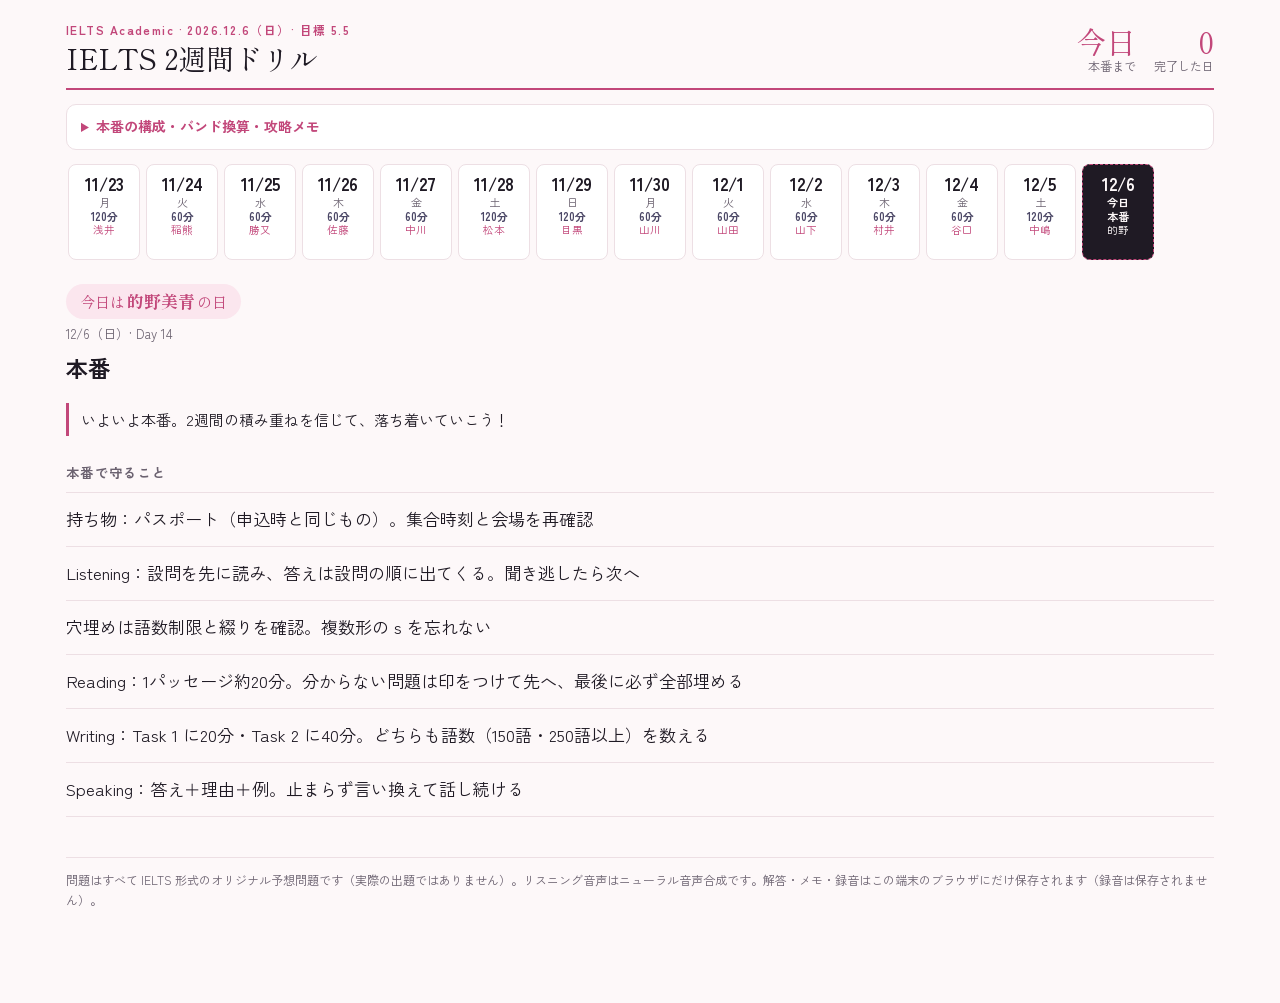
==== commit dd45c80e: "Fix issues from a learner-view audit of every set Engine: keep maps, tables and passages full size a" ====
--- a/index.html
+++ b/index.html
@@ -268,6 +268,31 @@
 .chip .pm{font-size:11px;font-weight:700;color:var(--blue);font-variant-numeric:tabular-nums}
 .chip.sel .pm{color:var(--paper)}
 @media (min-width: 900px){ .split.two.ws .src{position:static;max-height:none;overflow:visible;padding-right:0} }
+.howto{margin:0;font-size:14px;background:var(--blue-soft);color:var(--ink);border-radius:8px;padding:8px 12px;line-height:1.7}
+.instr p{margin:0 0 4px}.instr p:last-child{margin:0}.instr b{color:var(--print)}
+/* hints: step cards + phrase table */
+details.hint{background:var(--sheet);border:1px solid var(--line);border-radius:8px;padding:4px 12px 10px}
+details.hint>summary{padding:8px 0}
+summary:focus:not(:focus-visible){outline:none}
+.steps{display:flex;flex-direction:column;gap:8px}
+.step{border-left:4px solid var(--blue);background:var(--paper);border-radius:6px;padding:8px 12px}
+.step-h{font-weight:700;font-size:15px;color:var(--blue);margin-bottom:4px}
+.step ul{margin:0;padding-left:1.1em;display:flex;flex-direction:column;gap:4px;font-size:14.5px;line-height:1.7}
+.step .arr{color:var(--print);font-weight:700}
+.klang tr:nth-child(odd) td{background:var(--paper)}
+.optsblock{display:flex;flex-direction:column;gap:8px;border-top:2px solid var(--blue);padding-top:12px;margin-top:4px}
+/* audit fixes */
+.src > *, .qs > *{flex-shrink:0}
+.scrollhint{display:none;margin:0;font-size:12px;color:var(--muted)}
+@media (min-width: 900px){ .split.two:not(.ws) .scrollhint{display:block} .split.two:not(.ws) .src{border-bottom:3px solid var(--line)} }
+.choices.multi .oval{border-radius:6px;width:26px;height:26px;margin-top:0;font-size:15px}
+.choices.multi .ch.on .oval{background:var(--blue);border-color:var(--blue)}
+.choices.tf .oval{width:16px;height:16px;border-radius:50%;margin-top:4px}
+.pts{white-space:nowrap}
+.klang td{word-break:normal;overflow-wrap:anywhere}
+.klang td:first-child{width:38%} .klang td:nth-child(2){width:27%;min-width:7em} .klang td:nth-child(3){width:35%}
+.klang .ken{white-space:normal}
+.sqh{font-size:12px;font-weight:700;color:var(--print);letter-spacing:.04em}
 
 </style>
 </head>
@@ -506,6 +531,7 @@
     (p.areas||[]).forEach(a=>{ g+='<rect x="'+a.x*sc+'" y="'+a.y*sc+'" width="'+a.w*sc+'" height="'+a.h*sc+'" fill="var(--sheet)" stroke="var(--blue)" stroke-width="1.5"/>'; if(a.name) g+='<text x="'+(a.x+a.w/2)*sc+'" y="'+((a.y+a.h/2)*sc+5)+'" text-anchor="middle" font-size="14" fill="var(--ink)">'+esc(a.name)+'</text>'; });
     (p.letters||[]).forEach(l=>{ g+='<circle cx="'+l.x*sc+'" cy="'+l.y*sc+'" r="13" fill="var(--print)"/><text x="'+l.x*sc+'" y="'+(l.y*sc+5)+'" text-anchor="middle" font-size="14" font-weight="700" fill="#fff">'+esc(l.l)+'</text>'; });
     if(p.you){ g+='<polygon points="'+(p.you.x*sc)+','+(p.you.y*sc-12)+' '+(p.you.x*sc-9)+','+(p.you.y*sc+6)+' '+(p.you.x*sc+9)+','+(p.you.y*sc+6)+'" fill="var(--ok)"/><text x="'+(p.you.x*sc)+'" y="'+(p.you.y*sc+24)+'" text-anchor="middle" font-size="13" fill="var(--ok)">'+esc(p.you.label||"You are here")+'</text>'; }
+    g+='<g transform="translate('+(W-26)+',30)"><polygon points="0,-18 7,2 0,-3 -7,2" fill="var(--ink)"/><text x="0" y="16" text-anchor="middle" font-size="13" font-weight="700" fill="var(--ink)">N</text></g>';
     return '<svg viewBox="0 0 '+W+' '+(H+10)+'" role="img" aria-label="'+esc(p.title||"plan")+'">'+g+'</svg>';
   }
   function figures(s){
@@ -514,18 +540,23 @@
     if(s.plan){ const f=document.createElement("figure"); f.className="fig"; f.innerHTML=(s.plan.title?'<figcaption>'+esc(s.plan.title)+'</figcaption>':'')+planSVG(s.plan); out.push(f); }
     if(s.process){ const f=document.createElement("figure"); f.className="fig"; f.innerHTML=(s.process.title?'<figcaption>'+esc(s.process.title)+'</figcaption>':'')+'<div class="proc">'+s.process.steps.map((x,i)=>'<div class="st"><b>'+(i+1)+'.</b> '+esc(String(x).replace(/^\s*(step\s*)?\d+\s*[.):\-]?\s*/i,""))+'</div>').join('<div class="ar">↓</div>')+'</div>'; out.push(f); }
     if(s.table){ const w=document.createElement("div"); w.className="tbl"; const t=s.table;
-      w.innerHTML='<table>'+(t.caption?'<caption>'+esc(t.caption)+'</caption>':'')+'<thead><tr>'+t.head.map(h=>'<th>'+esc(h)+'</th>').join("")+'</tr></thead><tbody>'+t.rows.map(r=>'<tr>'+r.map(c=>'<td>'+esc(c)+'</td>').join("")+'</tr>').join("")+'</tbody></table>'; out.push(w); }
+      w.innerHTML='<table>'+(t.caption?'<caption>'+esc(t.caption)+'</caption>':'')+((t.head||[]).some(h=>String(h).trim())?'<thead><tr>'+t.head.map(h=>'<th>'+esc(h)+'</th>').join("")+'</tr></thead>':'')+'<tbody>'+t.rows.map(r=>'<tr>'+r.map(c=>'<td>'+esc(c)+'</td>').join("")+'</tr>').join("")+'</tbody></table>'; out.push(w); }
     return out;
   }
   function paras(text,cls){ const d=document.createElement("div"); d.className=cls; d.innerHTML=String(text).split(/\n\n+/).map(par=>{ const m=par.match(/^#\s*(.+)$/); return m?'<h4>'+esc(m[1])+'</h4>':'<p>'+esc(par).replace(/\n/g,"<br>")+'</p>'; }).join(""); return d; }
   function scriptBox(lines,ja){
     const d=document.createElement("details"); d.innerHTML='<summary>スクリプトと和訳</summary>';
     const box=document.createElement("div"); box.className="script";
-    box.innerHTML=lines.map((l,i)=> l.sp==="PAUSE" ? '' : '<p><b>'+({M:"男性",W:"女性",M2:"男性2",W2:"女性2",N:"話者"}[l.sp]||esc(l.sp))+'</b>'+esc(l.t)+(ja&&ja[i]?'<span class="ja">'+esc(ja[i])+'</span>':'')+'</p>').join("");
+    box.innerHTML=lines.map((l,i)=> l.sp==="PAUSE" ? '' : '<p><b>'+({M:"男性A",W:"女性A",M2:"男性B",W2:"女性B",N:"ナレーター／講師"}[l.sp]||esc(l.sp))+'</b>'+esc(l.t)+(ja&&ja[i]?'<span class="ja">'+esc(ja[i])+'</span>':'')+'</p>').join("");
     d.appendChild(box); return d;
   }
   function jaBox(text,label){ const d=document.createElement("details"); d.innerHTML='<summary>'+(label||"全訳を表示")+'</summary>'; d.appendChild(paras(text,"passage-ja")); return d; }
-  function exHTML(t){ return esc(t||"").replace(/\s*／\s*/g,'<br>').replace(/\n/g,'').replace(/【([^】]+)】/g,'</p><p><b class="exh">$1</b>').replace(/^<\/p>/,"")+'</p>'; }
+  // sections start with 【見出し】; only the "他の選択肢" section lists one option per line (split at ／)
+  function exHTML(t){
+    return String(t||"").split(/(?=【)/).map(sec=>{ const m=sec.match(/^【([^】]+)】([\s\S]*)$/); if(!m) return esc(sec).replace(/\n/g,'');
+      let body=esc(m[2]).replace(/\n/g,' '); if(/他の選択肢/.test(m[1])) body=body.replace(/\s*／\s*/g,'<br>');
+      return '</p><p><b class="exh">'+esc(m[1])+'</b>'+body; }).join("").replace(/^<\/p>/,"")+'</p>';
+  }
 
   // ---- timers ----
   const timers={};
@@ -574,23 +605,28 @@
     const k=ds+"|"+s.id+"|"+i, t=it.type||"mc", v=S.ans[k], must=MUST[k];
     const item=document.createElement("div"); item.className="item"+(graded?" graded":"");
     const q=document.createElement("div"); q.className="qrow";
-    q.innerHTML='<span class="qno">'+num+'</span><span class="qtext">'+(must?'<span class="must">★ 落とせない</span>':'')+esc(it.q)+(t==="mc2"?'<span class="pts">（2点）</span>':'')+'</span>';
+    const qtxt=String(it.q).replace(/^\s*\d{1,2}(\s*[–-]\s*\d{1,2})?[.)]?\s+(?=\S)/,"").replace(/(^|\s)\(?\d{1,2}\)?\s*(?=_{3,})/g,"$1");
+    q.innerHTML='<span class="qno">'+num+'</span><span class="qtext">'+(must?'<span class="must">★ 落とせない</span>':'')+esc(qtxt)+(t==="mc2"?'<span class="pts">（2点）</span>':'')+'</span>';
     item.appendChild(q);
     let ok=null;
+    const isTF = t==="mc" && it.choices.length===3 && /^(TRUE|YES)$/.test(String(it.choices[0]).trim());
+    const label = ci => isTF ? "" : String.fromCharCode(65+ci);
     if(t==="mc"||t==="mc2"){
-      const cs=document.createElement("div"); cs.className="choices";
+      const cs=document.createElement("div"); cs.className="choices"+(t==="mc2"?" multi":"")+(isTF?" tf":"");
+      let cnt=null; if(t==="mc2"){ cnt=document.createElement("p"); cnt.className="howto"; cs.appendChild(cnt); }
+      const updCnt=()=>{ if(cnt){ const n=Array.isArray(S.ans[k])?S.ans[k].length:0; cnt.innerHTML='<b>2つ選ぶ</b>（順不同・1つ正解ごとに1点）　選んだ数 '+n+' / 2'; } }; updCnt();
       const sel = t==="mc2" ? (Array.isArray(v)?v.slice():[]) : v;
       it.choices.forEach((c,ci)=>{
         const on = t==="mc2" ? sel.includes(ci) : sel===ci;
         const right = t==="mc2" ? it.a.includes(ci) : ci===it.a;
         const b=document.createElement("button"); b.type="button";
         b.className="ch"+(on?" on":"")+(graded&&right?" correct":"")+(graded&&on&&!right?" wrong":"");
-        b.innerHTML='<span class="oval">'+String.fromCharCode(65+ci)+'</span><span class="ctext">'+esc(c.replace(/^[A-Z]\s+(?=\S)/,""))+'</span>';
+        b.innerHTML='<span class="oval">'+(t==="mc2"?(on?"✓":""):label(ci))+'</span><span class="ctext">'+(t==="mc2"?'<b>'+String.fromCharCode(65+ci)+'</b> ':'')+esc(c.replace(/^[A-Z]\s+(?=\S)/,""))+'</span>';
         if(!graded) b.addEventListener("click",()=>{
           if(t==="mc2"){ let cur=Array.isArray(S.ans[k])?S.ans[k].slice():[]; if(cur.includes(ci)) cur=cur.filter(x=>x!==ci); else { cur.push(ci); if(cur.length>2) cur.shift(); } S.ans[k]=cur; }
           else S.ans[k]=ci;
           save(); const nv=S.ans[k];
-          cs.querySelectorAll(".ch").forEach((x,xi)=>x.classList.toggle("on", t==="mc2"? nv.includes(xi) : nv===xi));
+          cs.querySelectorAll(".ch").forEach((x,xi)=>{ const o = t==="mc2"? nv.includes(xi) : nv===xi; x.classList.toggle("on",o); if(t==="mc2") x.querySelector(".oval").textContent=o?"✓":""; }); updCnt();
         });
         cs.appendChild(b);
       });
@@ -615,9 +651,10 @@
     }
     if(graded && ok!==null){
       const ex=document.createElement("div"); ex.className="ex";
-      let ans = t==="fill" ? it.accept[0] : t==="select" ? s.options[it.a] : t==="mc2" ? it.a.map(x=>String.fromCharCode(65+x)).join(" と ") : String.fromCharCode(65+it.a);
+      const exAns=(String(it.ex||"").match(/【正解】\s*([^\n【]+)/)||[])[1];
+      let ans = t==="fill" ? ((exAns&&exAns.trim().length<=40)?exAns.trim():it.accept[0]) : t==="select" ? s.options[it.a] : t==="mc2" ? it.a.map(x=>String.fromCharCode(65+x)).join(" と ") : isTF ? it.choices[it.a] : String.fromCharCode(65+it.a);
       const part = t==="mc2" && !ok ? '（'+earned(k,it)+'/2点）' : '';
-      ex.innerHTML='<p><span class="mark '+(ok?"ok":"ng")+'">'+(ok?"正解":"不正解"+part+" · 正解は "+esc(ans))+'</span>'+(must&&!ok?' <span class="must-miss">★落とせない問題です。明日もう一度解き直しましょう</span>':'')+'</p>'+(must?'<p><b class="exh must-h">★ なぜ落とせない</b>'+esc(must)+'</p>':'')+'<p>'+exHTML(it.ex);
+      ex.innerHTML='<p><span class="mark '+(ok?"ok":"ng")+'">'+(ok?"正解":"不正解"+part+" · 正解は "+esc(ans))+'</span>'+(must&&!ok?' <span class="must-miss">'+(ds>="2026-12-05"?'★落とせない問題です。今日のうちに解説を読んでもう一度解き直しましょう':'★落とせない問題です。明日もう一度解き直しましょう')+'</span>':'')+'</p>'+(must?'<p><b class="exh must-h">★ なぜ落とせない</b>'+esc(must)+'</p>':'')+'<p>'+exHTML(it.ex);
       item.appendChild(ex);
     }
     return item;
@@ -638,11 +675,19 @@
     if(it.pitfalls&&it.pitfalls.length){ w.insertAdjacentHTML("beforeend",'<h4 class="mh">やりがちなミス</h4><div class="pits">'+it.pitfalls.map(x=>'<div class="pit"><span class="pit-ng">✗ '+esc(x[0])+'</span><span class="pit-ok">→ '+esc(x[1])+'</span></div>').join("")+'</div>'); }
     return w;
   }
+  // plan step "【見出し】本文。本文。" -> card with heading + one line per sentence
+  function stepsHTML(list){
+    return '<div class="steps">'+list.map((x,i)=>{ const m=String(x).match(/^\s*【([^】]+)】\s*([\s\S]*)$/); const head=m?m[1]:"STEP "+(i+1); const body=m?m[2]:String(x);
+      const lines=body.split(/。\s*/).map(t=>t.trim()).filter(Boolean);
+      return '<div class="step"><div class="step-h">'+esc(head)+'</div><ul>'+lines.map(t=>'<li>'+esc(t).replace(/\s*→\s*/g,' <span class="arr">→</span> ')+'</li>').join("")+'</ul></div>'; }).join("")+'</div>';
+  }
+  function phrasesHTML(list){ return '<div class="tbl"><table class="klang"><tbody>'+list.map(p=>'<tr><td class="ken">'+esc(p[0])+'</td><td>'+esc(p[1])+'</td></tr>').join("")+'</tbody></table></div>'; }
   function hintBox(it){
     if(!(it.plan||it.phrases)) return null;
-    const h=document.createElement("details"); h.innerHTML='<summary>ヒント：書き方の手順と使える表現</summary>'+
-      (it.plan?'<ol class="tips">'+it.plan.map(x=>'<li>'+esc(x)+'</li>').join("")+'</ol>':'')+
-      (it.phrases?'<div class="phr" style="margin-top:8px">'+it.phrases.map(p=>'<span><b>'+esc(p[0])+'</b> '+esc(p[1])+'</span>').join("")+'</div>':''); return h;
+    const h=document.createElement("details"); h.className="hint";
+    h.innerHTML='<summary>ヒント：書き方の手順と使える表現</summary>'+
+      (it.plan?'<h4 class="mh">書き方の手順</h4>'+stepsHTML(it.plan):'')+
+      (it.phrases?'<h4 class="mh">使える表現</h4>'+phrasesHTML(it.phrases):''); return h;
   }
   // returns [left, right] columns
   function renderWrite(ds,s,it,i){
@@ -679,12 +724,22 @@
     const left=document.createElement("div"); left.className="src";
     left.insertAdjacentHTML("beforeend",'<p class="note" style="margin:0">Speaking Part '+it.part+'</p>');
     if(it.cueCard){ left.insertAdjacentHTML("beforeend",'<div class="cue"><b>'+esc(it.cueCard.topic)+'</b>You should say:<ul>'+it.cueCard.points.map(p=>'<li>'+esc(p)+'</li>').join("")+'</ul></div>'); }
-    it.questions.forEach((qq,j)=>{ const sq=document.createElement("div"); sq.className="sq"; sq.innerHTML='<span class="qtext">'+esc(qq)+'</span>'; sq.appendChild(player(k+"|q"+j,"質問の音声",qq)); left.appendChild(sq); });
-    if(it.phrases){ const h=document.createElement("details"); h.innerHTML='<summary>使える表現</summary><div class="phr">'+it.phrases.map(p=>'<span><b>'+esc(p[0])+'</b> '+esc(p[1])+'</span>').join("")+'</div>'; left.appendChild(h); }
+    // Part 2: the first line is the examiner's instruction, the rest are follow-up questions asked after the talk
+    it.questions.forEach((qq,j)=>{
+      const sq=document.createElement("div"); sq.className="sq";
+      let head;
+      if(it.part===2) head = j===0 ? '試験官の指示（音声）' : (j===1?'追加質問（2分話し終えたあとに聞かれる）':'');
+      else head = 'Q'+(j+1);
+      sq.innerHTML=(head?'<span class="sqh">'+head+'</span>':'')+'<span class="qtext">'+esc(qq)+'</span>';
+      sq.appendChild(player(k+"|q"+j,"質問の音声",qq));
+      if(it.part!==2) sq.appendChild(countdown("この質問に答える "+(it.speakSec>=60?(it.speakSec/60)+"分":(it.speakSec||30)+"秒"),it.speakSec||30));
+      left.appendChild(sq); });
+    if(it.phrases){ const h=document.createElement("details"); h.className="hint"; h.innerHTML='<summary>使える表現</summary>'+phrasesHTML(it.phrases); left.appendChild(h); }
     const right=document.createElement("div"); right.className="qs";
     const tb=document.createElement("div"); tb.className="toolbar";
-    if(it.prepSec) tb.appendChild(countdown("準備 "+(it.prepSec/60)+"分 スタート",it.prepSec));
-    tb.appendChild(countdown("話す "+(it.speakSec>=60?(it.speakSec/60)+"分":it.speakSec+"秒")+" スタート",it.speakSec||60));
+    if(it.part===2){ if(it.prepSec) tb.appendChild(countdown("準備 "+(it.prepSec/60)+"分 スタート",it.prepSec));
+      tb.appendChild(countdown("話す "+(it.speakSec>=60?(it.speakSec/60)+"分":it.speakSec+"秒")+" スタート",it.speakSec||60)); }
+    else tb.insertAdjacentHTML("beforeend",'<p class="howto">左の質問を1つずつ：音声を聞く →「この質問に答える」を押して話す（'+(it.speakSec||30)+'秒が目安）。録音して聞き直すと効果的。</p>');
     right.appendChild(tb); right.appendChild(recorder());
     if(!done){ const b=document.createElement("button"); b.type="button"; b.className="btn primary"; b.textContent="話し終えた（模範解答とチェックへ）"; b.addEventListener("click",()=>{ S.wdone[ds+"|"+s.id]=Date.now(); save(); render(s.id); }); const a=document.createElement("div"); a.className="toolbar"; a.appendChild(b); right.appendChild(a); }
     else { right.appendChild(checklist(k,it.checklist)); right.appendChild(modelView(it)); }
@@ -699,26 +754,44 @@
     const right = gradable ? (graded? sc.e+" / "+sc.p : sc.p+"点"+(s.limitMin?" · "+s.limitMin+"分":"")) : (S.wdone[k]?"済":(s.limitMin?s.limitMin+"分":""));
     det.innerHTML='<summary><span class="t"><span class="tag '+s.skill+'">'+({L:"LISTENING",R:"READING",W:"WRITING",S:"SPEAKING"}[s.skill])+'</span>'+esc(s.title)+'</span><span class="r'+(graded&&sc.e/sc.p>=0.55?" ok":"")+'">'+right+'</span></summary>';
     const body=document.createElement("div"); body.className="setbody";
-    if(s.instructions) body.insertAdjacentHTML("beforeend",'<p class="instr">'+esc(s.instructions)+'</p>');
+    // one line per "Questions 11–16: …" block, and keep authored line breaks
+    const insText = s.skill==="W" ? ((String(s.instructions||"").match(/You should spend about \d+ minutes on this task\./)||[s.instructions])[0]) : s.instructions;
+    if(insText) body.insertAdjacentHTML("beforeend",'<div class="instr">'+esc(insText).replace(/([.!?])\s+(?=Questions?\s+\d+(\s*[–\-]\s*\d+)?\s*[:.])/g,"$1\n").split(/\n+/).filter(x=>x.trim()).map(x=>'<p>'+x.trim().replace(/^(Questions?\s+[\d–\-\s]+(and\s+\d+)?:?)/,'<b>$1</b>')+'</p>').join("")+'</div>');
     if(s.directions) body.insertAdjacentHTML("beforeend",'<p class="dir" style="margin:0">'+esc(s.directions)+'</p>');
     const tb=document.createElement("div"); tb.className="toolbar"; tb.appendChild(timerUI(k,s.limitMin)); body.appendChild(tb);
     if(s.skill==="W"||s.skill==="S"){
       s.items.forEach((it,i)=>{ const cols=(it.type==="write"?renderWrite:renderSpeak)(ds,s,it,i); const row=document.createElement("div"); row.className="split two ws"; row.append(cols[0],cols[1]); body.appendChild(row); });
-      det.appendChild(body); return det;
+      det.appendChild(body);
+      det.addEventListener("toggle",()=>{ if(det.open) loadAudios(det); });
+      if(det.open) setTimeout(()=>loadAudios(det),0);
+      return det;
     }
     const hasSrc=!!(s.passage||s.script||s.chart||s.plan||s.process||s.table);
     const split=document.createElement("div"); split.className="split"+(hasSrc?" two":"");
     const src=document.createElement("div"); src.className="src"; const qs=document.createElement("div"); qs.className="qs";
+    if(s.passage||s.script) src.insertAdjacentHTML("beforeend",'<p class="scrollhint">この左側の枠は、指で上下にスクロールできます</p>');
     if(s.script){ src.appendChild(player(k,"音声（本番は1回だけ）")); }
     figures(s).forEach(f=>src.appendChild(f));
     if(s.passage){ src.appendChild(paras(s.passage,"passage")); if(graded&&s.passageJa) src.appendChild(jaBox(s.passageJa)); }
     if(s.script){ if(graded) src.appendChild(scriptBox(s.script,s.scriptJa)); else src.insertAdjacentHTML("beforeend",'<p class="note" style="margin:0">スクリプトと和訳は答え合わせのあとに表示されます。</p>'); }
     if(hasSrc) split.appendChild(src);
-    if(s.options){ qs.insertAdjacentHTML("beforeend",'<div class="opts">'+s.options.map(o=>'<div>'+esc(o)+'</div>').join("")+'</div>'); }
+    // the box/explanation for "select" questions goes right before the first of them, with their question numbers
+    function optsBlock(from,to){
+      const w=document.createElement("div"); w.className="optsblock";
+      const range='問'+from+(to>from?'〜'+to:'');
+      const lettersOnly = s.options.every(o=>/^[A-Z]$/.test(String(o).trim()));
+      if(lettersOnly && s.passage) w.innerHTML='<p class="howto"><b>'+range+'</b>：左の本文で、各問の内容が書かれている<b>段落（'+esc(s.options[0])+'〜'+esc(s.options[s.options.length-1])+'）</b>を探し、「選ぶ」から段落の記号を選ぶ。同じ段落を2回以上選んでもよい。（本番では記号を書く）</p>';
+      else if(lettersOnly && s.plan) w.innerHTML='<p class="howto"><b>'+range+'</b>：音声を聞きながら、各問の場所が<b>地図のどの記号（'+esc(s.options[0])+'〜'+esc(s.options[s.options.length-1])+'）</b>かを「選ぶ」から選ぶ。（本番では記号を書く）</p>';
+      else w.innerHTML='<p class="howto"><b>'+range+'</b>は、下の選択肢から合うものを「選ぶ」で選ぶ。'+(s.options.length>s.items.filter(it=>it.type==="select").length?'使わない選択肢もある。':'同じ選択肢を2回以上使うこともある。')+(/more than once/i.test(s.instructions||"")?'同じ選択肢を2回以上使ってもよい。':'')+'（本番では記号を書く）</p><div class="opts">'+s.options.map(o=>'<div>'+esc(o)+'</div>').join("")+'</div>';
+      return w;
+    }
+    let selFrom=null, selTo=null; { let n=startNum; s.items.forEach(it=>{ if(it.type==="select"){ if(selFrom===null) selFrom=n; selTo=n; } n+=pointsOf(it); }); }
+    let optsShown=false;
     let num=startNum;
     s.items.forEach((it,i)=>{
       const t=it.type||"mc";
-      { qs.appendChild(renderItem(ds,s,it,i,graded,num+(t==="mc2"?"–"+(num+1):""))); num+=pointsOf(it); }
+      { if(it.type==="select" && s.options && !optsShown){ qs.appendChild(optsBlock(selFrom,selTo)); optsShown=true; }
+        qs.appendChild(renderItem(ds,s,it,i,graded,num+(t==="mc2"?"–"+(num+1):""))); num+=pointsOf(it); }
     });
     split.appendChild(qs); body.appendChild(split);
     if(gradable){
@@ -760,7 +833,7 @@
     main.appendChild(head);
     if(current===EXAM){
       main.insertAdjacentHTML("beforeend",'<p class="cheer">いよいよ本番。2週間の積み重ねを信じて、落ち着いていこう！</p><section class="block"><h3>本番で守ること</h3><ul class="tasks">'+
-        ['持ち物：パスポート（申込時と同じもの）。集合時刻と会場を再確認','Listening：設問を先に読み、答えは設問の順に出てくる。聞き逃したら次へ','穴埋めは語数制限と綴りを確認。複数形の s を忘れない','Reading：1パッセージ約20分。分からない問題は印をつけて先へ、最後に必ず全部埋める','Writing：Task 2 に40分。どちらも語数を数える','Speaking：答え＋理由＋例。止まらず言い換えて話し続ける']
+        ['持ち物：パスポート（申込時と同じもの）。集合時刻と会場を再確認','Listening：設問を先に読み、答えは設問の順に出てくる。聞き逃したら次へ','穴埋めは語数制限と綴りを確認。複数形の s を忘れない','Reading：1パッセージ約20分。分からない問題は印をつけて先へ、最後に必ず全部埋める','Writing：Task 1 に20分・Task 2 に40分。どちらも語数（150語・250語以上）を数える','Speaking：答え＋理由＋例。止まらず言い換えて話し続ける']
         .map(t=>'<li style="grid-template-columns:1fr"><span class="txt">'+esc(t)+'</span></li>').join("")+'</ul></section>');
       return;
     }
@@ -790,7 +863,10 @@
       if(p===40 && sets.every(s=>S.graded[current+"|"+s.id])){ const e=sets.reduce((n,s)=>n+setScore(current,s).e,0);
         ss.insertAdjacentHTML("beforeend",'<div class="result" style="margin-bottom:10px"><b>'+(sk==="L"?"Listening":"Reading")+' '+e+' / 40</b><span>バンドの目安 <span class="band">'+band(e,sk)+'</span></span></div>'); } });
     const nums={L:1,R:1};
-    d.sets.forEach(s=>{ const st = (s.skill in nums) ? nums[s.skill] : 1; ss.appendChild(renderSet(current,s, openSet?openSet===s.id:false, st)); if(s.skill in nums) nums[s.skill]+=setScore(current,s).p; });
+    // numbering follows the set's own "Questions x–y" (as in the real test); otherwise continue from the previous set
+    d.sets.forEach(s=>{ const m=[...String(s.instructions||"").matchAll(/Questions?\s+(\d+)/g)].map(x=>+x[1]);
+      let st = (s.skill in nums) ? nums[s.skill] : 1; if(m.length) st=Math.min(...m);
+      ss.appendChild(renderSet(current,s, openSet?openSet===s.id:false, st)); if(s.skill in nums) nums[s.skill]=st+setScore(current,s).p; });
     main.appendChild(ss);
     if(openSet){ const el=[...ss.querySelectorAll(".set")].find(x=>x.open); if(el) el.scrollIntoView({block:"start"}); }
   }
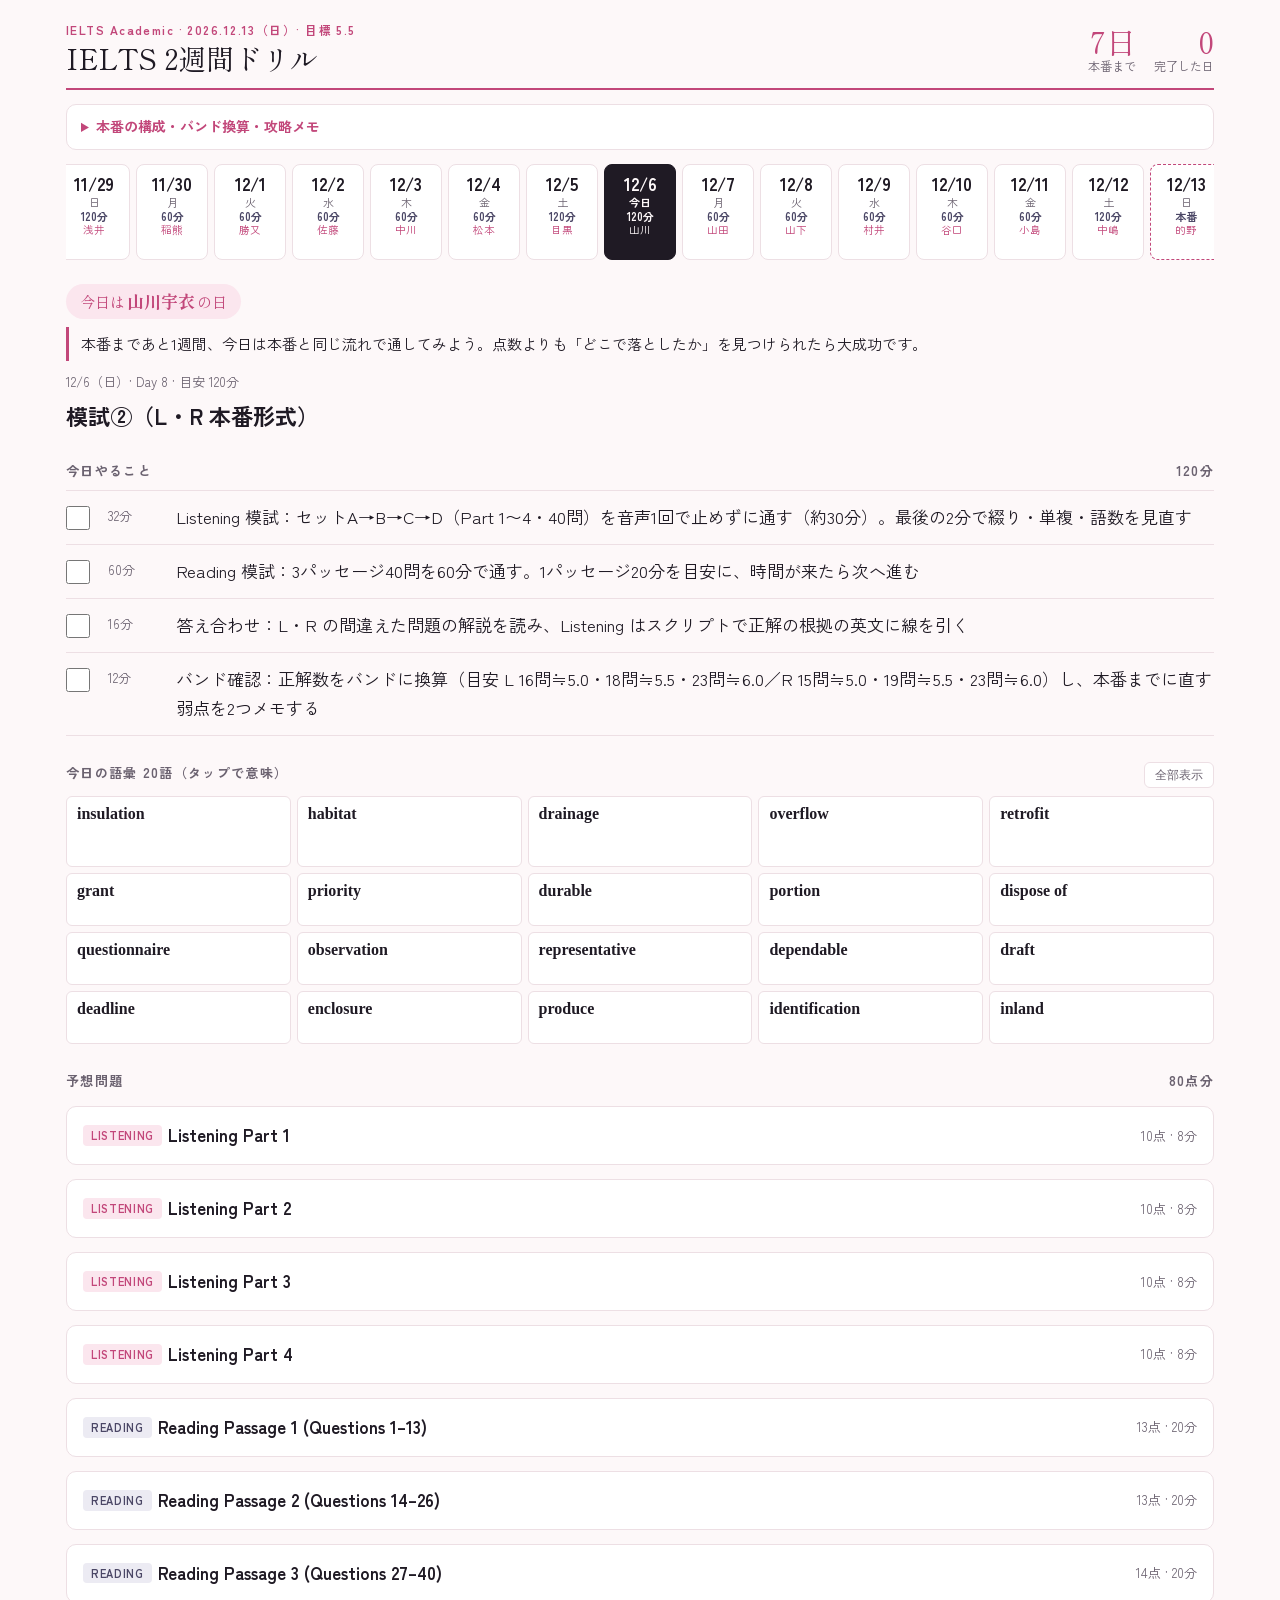
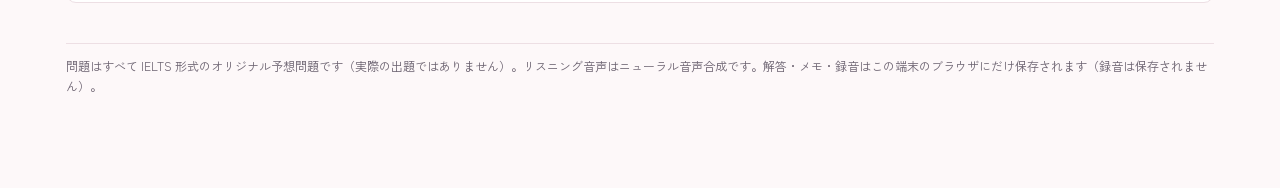
==== commit e9419739: "Move the schedule to Nov 29 - Dec 13 (exam Dec 13) Days are reassigned so the 120-minute days fall o" ====
--- a/index.html
+++ b/index.html
@@ -300,7 +300,7 @@
 <div class="wrap">
   <header class="top">
     <div class="brand">
-      <span class="eyebrow">IELTS Academic · 2026.12.6（日）· 目標 5.5</span>
+      <span class="eyebrow">IELTS Academic · 2026.12.13（日）· 目標 5.5</span>
       <h1>IELTS 2週間ドリル</h1>
     </div>
     <div class="count">
@@ -385,6 +385,7 @@
 <script src="data/mockL.js"></script>
 <script src="data/mockR.js"></script>
 <script src="data/d3.js"></script>
+<script src="data/d4.js"></script>
 <script src="data/audio.js"></script>
 <script src="data/must.js"></script>
 <script>
@@ -392,16 +393,16 @@
   const DRILL = window.DRILL || {days:{}};
   // merge sets that other files queued for an existing day
   (DRILL.pending||[]).forEach(p=>{ const d=DRILL.days[p.day]; if(d){ d.sets=(d.sets||[]).concat(p.sets); } });
-  const EXAM = "2026-12-06", START = "2026-11-23";
+  const EXAM = "2026-12-13", START = "2026-11-29";
   const DAYS = [];
   for(let d=new Date(START+"T00:00:00"); d<=new Date(EXAM+"T00:00:00"); d.setDate(d.getDate()+1)){
     DAYS.push(d.getFullYear()+"-"+String(d.getMonth()+1).padStart(2,"0")+"-"+String(d.getDate()).padStart(2,"0"));
   }
   const WK = ["日","月","火","水","木","金","土"];
   // 「今日は〇〇の日」：櫻坂46 四期生（9名）→ 三期生（5名）の順
-  const OSHI = {"2026-11-23":"浅井恋乃未","2026-11-24":"稲熊ひな","2026-11-25":"勝又春","2026-11-26":"佐藤愛桜","2026-11-27":"中川智尋",
-    "2026-11-28":"松本和子","2026-11-29":"目黒陽色","2026-11-30":"山川宇衣","2026-12-01":"山田桃実","2026-12-02":"山下瞳月",
-    "2026-12-03":"村井優","2026-12-04":"谷口愛季","2026-12-05":"中嶋優月","2026-12-06":"的野美青"};
+  const OSHI = {"2026-11-29":"浅井恋乃未","2026-11-30":"稲熊ひな","2026-12-01":"勝又春","2026-12-02":"佐藤愛桜","2026-12-03":"中川智尋",
+    "2026-12-04":"松本和子","2026-12-05":"目黒陽色","2026-12-06":"山川宇衣","2026-12-07":"山田桃実","2026-12-08":"山下瞳月",
+    "2026-12-09":"村井優","2026-12-10":"谷口愛季","2026-12-11":"小島凪紗","2026-12-12":"中嶋優月","2026-12-13":"的野美青"};
   const BAND_L = [[39,9],[37,8.5],[35,8],[32,7.5],[30,7],[26,6.5],[23,6],[18,5.5],[16,5],[13,4.5],[10,4],[8,3.5],[6,3],[4,2.5]];
   const BAND_R = [[39,9],[37,8.5],[35,8],[33,7.5],[30,7],[27,6.5],[23,6],[19,5.5],[15,5],[13,4.5],[10,4],[8,3.5],[6,3],[4,2.5]];
   function band(raw,skill){ const t=skill==="L"?BAND_L:BAND_R; for(const [m,b] of t) if(raw>=m) return b.toFixed(1); return "2.5未満"; }
@@ -440,7 +441,8 @@
     const d=DRILL.days[ds]; if(!d) return null;
     let p=0,e=0,doneSets=0;
     d.sets.forEach(s=>{ if(setDone(ds,s)) doneSets++; if(isGradable(s)&&S.graded[ds+"|"+s.id]){ const r=setScore(ds,s); p+=r.p; e+=r.e; } });
-    return {p,e,done: d.sets.length>0 && doneSets===d.sets.length};
+    const tasksDone = (d.tasks||[]).length>0 && d.tasks.every((t,i)=>S.tasks[ds+"|"+i]);
+    return {p,e,done: d.sets.length>0 ? doneSets===d.sets.length : tasksDone};
   }
 
   function renderHead(){
@@ -654,7 +656,7 @@
       const exAns=(String(it.ex||"").match(/【正解】\s*([^\n【]+)/)||[])[1];
       let ans = t==="fill" ? ((exAns&&exAns.trim().length<=40)?exAns.trim():it.accept[0]) : t==="select" ? s.options[it.a] : t==="mc2" ? it.a.map(x=>String.fromCharCode(65+x)).join(" と ") : isTF ? it.choices[it.a] : String.fromCharCode(65+it.a);
       const part = t==="mc2" && !ok ? '（'+earned(k,it)+'/2点）' : '';
-      ex.innerHTML='<p><span class="mark '+(ok?"ok":"ng")+'">'+(ok?"正解":"不正解"+part+" · 正解は "+esc(ans))+'</span>'+(must&&!ok?' <span class="must-miss">'+(ds>="2026-12-05"?'★落とせない問題です。今日のうちに解説を読んでもう一度解き直しましょう':'★落とせない問題です。明日もう一度解き直しましょう')+'</span>':'')+'</p>'+(must?'<p><b class="exh must-h">★ なぜ落とせない</b>'+esc(must)+'</p>':'')+'<p>'+exHTML(it.ex);
+      ex.innerHTML='<p><span class="mark '+(ok?"ok":"ng")+'">'+(ok?"正解":"不正解"+part+" · 正解は "+esc(ans))+'</span>'+(must&&!ok?' <span class="must-miss">'+(ds>="2026-12-12"?'★落とせない問題です。今日のうちに解説を読んでもう一度解き直しましょう':'★落とせない問題です。明日もう一度解き直しましょう')+'</span>':'')+'</p>'+(must?'<p><b class="exh must-h">★ なぜ落とせない</b>'+esc(must)+'</p>':'')+'<p>'+exHTML(it.ex);
       item.appendChild(ex);
     }
     return item;
@@ -857,7 +859,7 @@
     }
     const ss=document.createElement("section"); ss.className="block";
     const pts=d.sets.reduce((n,s)=>n+setScore(current,s).p,0);
-    ss.innerHTML='<h3><span>予想問題</span><span>'+(pts?pts+"点分":"")+'</span></h3>';
+    ss.innerHTML='<h3><span>予想問題</span><span>'+(pts?pts+"点分":"")+'</span></h3>'+(d.sets.length?'':'<div class="pending">今日は新しい問題はありません。上の「今日やること」に沿って、これまでの問題を解き直しましょう。</div>');
     // band summary for full mock days (40 points per skill)
     ["L","R"].forEach(sk=>{ const sets=d.sets.filter(s=>s.skill===sk); const p=sets.reduce((n,s)=>n+setScore(current,s).p,0);
       if(p===40 && sets.every(s=>S.graded[current+"|"+s.id])){ const e=sets.reduce((n,s)=>n+setScore(current,s).e,0);
